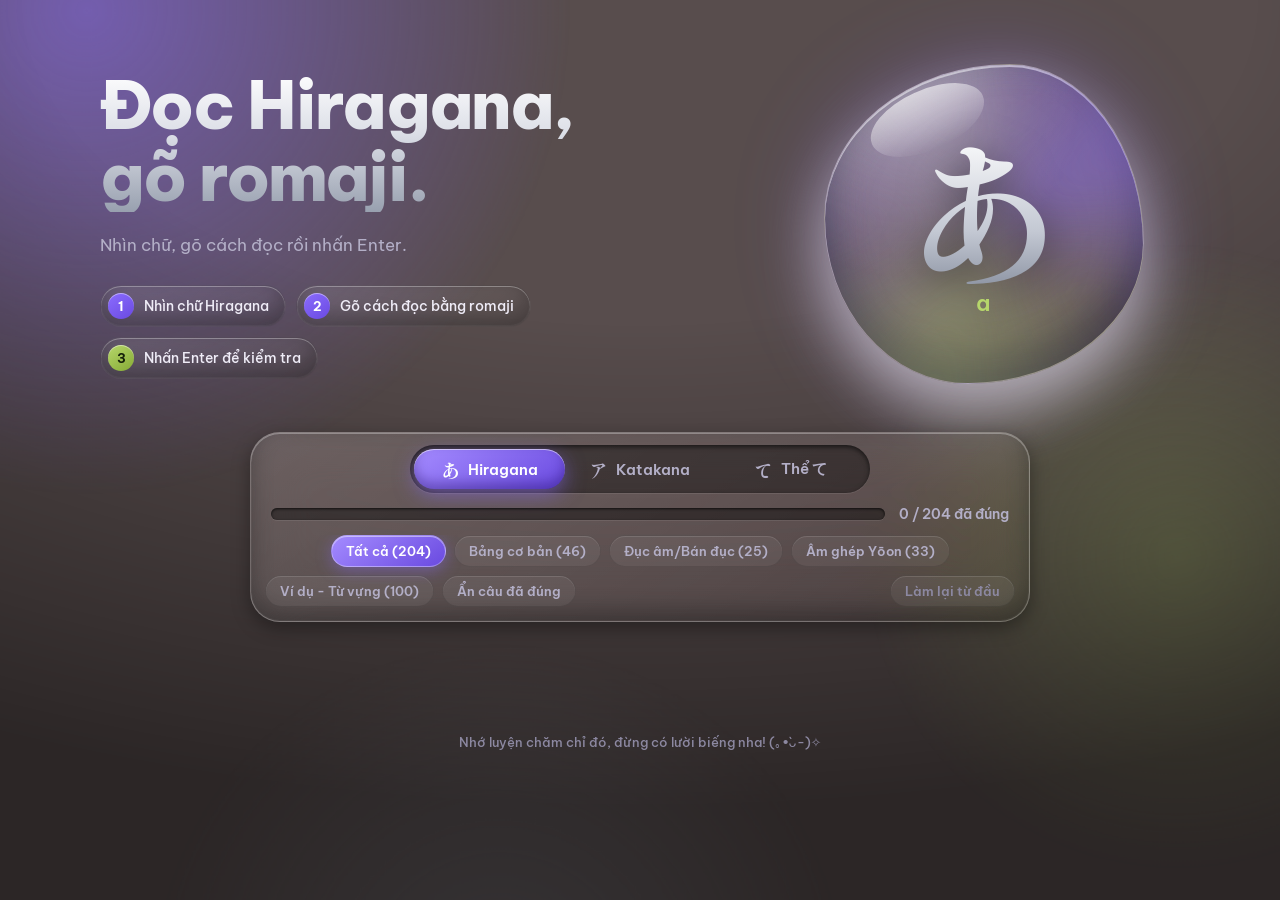
==== nihongo.html @ 16cdbbc0 "Add files via upload" ====
<!DOCTYPE html>
<html lang="vi">
<head>
<meta charset="UTF-8">
<meta name="viewport" content="width=device-width, initial-scale=1.0">
<meta name="theme-color" content="#0B0A10">
<title>Luyện tập Nihongo → Romaji</title>
<link rel="preconnect" href="https://fonts.googleapis.com">
<link rel="preconnect" href="https://fonts.gstatic.com" crossorigin>
<link href="https://fonts.googleapis.com/css2?family=Be+Vietnam+Pro:wght@400;500;600;700;800&family=Shippori+Mincho:wght@500;600;700&display=swap" rel="stylesheet">
<script src="nihongo.js"></script>

<style>
  :root{
    --void:#584d4d;
    --violet:#8B6CFF;
    --violet-2:#6A4AE0;
    --violet-soft:rgba(139,108,255,.22);
    --matcha:#B6D66B;
    --matcha-2:#86ab35;
    --matcha-soft:rgba(182,214,107,.16);
    --metal-1:#F1F2F6;
    --metal-2:#a5acb9;
    --metal-3:#7E8594;
    --text:#EFECF7;
    --text-2:#B3AFC7;
    --text-3:#8C88A1;
    --rose:#ff7b95dd;
    --rose-soft:rgba(255,123,149,.14);
    --line:rgba(0, 0, 0, 0.12);
    --line-strong:rgba(255,255,255,.22);

    --glass:linear-gradient(145deg, rgba(255,255,255,.11), rgba(255,255,255,.035));
    --glass-strong:linear-gradient(145deg, rgba(255,255,255,.18), rgba(255,255,255,.06));
    --spec:inset 0 1px 0 rgba(255,255,255,.28), inset 0 0 0 1px rgba(255,255,255,.04), inset 0 -10px 22px rgba(0,0,0,.28);
    --shadow-1:0 6px 18px rgba(0,0,0,.35);
    --shadow-2:0 18px 44px rgba(0,0,0,.5);

    --ease:cubic-bezier(.22,1,.36,1);
    --spring:cubic-bezier(.34,1.45,.5,1);
    --font-ui:'Be Vietnam Pro',system-ui,-apple-system,'Segoe UI',sans-serif;
    --font-kana:'Shippori Mincho','Hiragino Mincho ProN','Yu Mincho','Noto Serif JP',serif;
  }

  *{box-sizing:border-box;}
  html{scroll-behavior:smooth; background:var(--void); overflow-anchor:none;}
  body{
    margin:0;
    min-height:100vh;
    font-family:var(--font-ui);
    color:var(--text);
    padding-bottom:72px;
    overflow-anchor:none;
    -webkit-font-smoothing:antialiased;
  }
  :focus-visible{outline:2px solid var(--matcha); outline-offset:2px;}
  .hidden{display:none !important;}

  /* ========== Nền: chất lỏng tím / matcha / xám kim loại ========== */
  .bg{position:fixed; inset:0; z-index:-1; overflow:hidden; pointer-events:none;}
  .bg i{position:absolute; border-radius:50%; will-change:transform;}
  .bg .b1{
    width:72vmax; height:72vmax; left:-22vmax; top:-28vmax;
    background:radial-gradient(circle at 40% 40%, rgba(139,108,255,.55), rgba(139,108,255,0) 62%);
    animation:drift1 26s ease-in-out infinite alternate;
  }
  .bg .b2{
    width:56vmax; height:56vmax; right:-20vmax; top:22vh;
    background:radial-gradient(circle, rgba(182,214,107,.30), rgba(182,214,107,0) 62%);
    animation:drift2 32s ease-in-out infinite alternate;
  }
  .bg .b3{
    width:62vmax; height:62vmax; left:8vw; bottom:-38vmax;
    background:radial-gradient(circle, rgba(154,161,174,.30), rgba(154,161,174,0) 62%);
    animation:drift3 38s ease-in-out infinite alternate;
  }
  .bg::after{
    content:""; position:absolute; inset:0;
    background:radial-gradient(120% 90% at 50% 0%, transparent 40%, rgba(0,0,0,.5));
  }
  @keyframes drift1{from{transform:translate3d(0,0,0) scale(1);} to{transform:translate3d(9vmax,7vmax,0) scale(1.15);}}
  @keyframes drift2{from{transform:translate3d(0,0,0) scale(1.05);} to{transform:translate3d(-10vmax,-8vmax,0) scale(.9);}}
  @keyframes drift3{from{transform:translate3d(0,0,0) scale(.95);} to{transform:translate3d(12vmax,-6vmax,0) scale(1.12);}}

  /* ========== Hero: nói rõ web này để làm gì ========== */
  .hero{
    max-width:1120px;
    margin:0 auto;
    padding:64px 20px 48px;
    display:grid;
    grid-template-columns:minmax(0,1.25fr) minmax(0,.75fr);
    align-items:center;
    gap:36px;
  }
  .hero-copy > *{animation:rise .9s var(--ease) backwards;}
  .hero-copy > :nth-child(1){animation-delay:.05s;}
  .hero-copy > :nth-child(2){animation-delay:.16s;}
  .hero-copy > :nth-child(3){animation-delay:.27s;}
  .hero-copy.swap > *{animation:swapIn .45s var(--ease) backwards; animation-delay:0s;}
  @keyframes rise{from{opacity:0; transform:translateY(22px);} to{opacity:1; transform:none;}}
  @keyframes swapIn{from{opacity:0; transform:translateY(8px);} to{opacity:1; transform:none;}}

  .hero h1{
    margin:0;
    font-weight:800;
    font-size:clamp(2.3rem,5.6vw,4.2rem);
    line-height:1.06;
    letter-spacing:-.025em;
    white-space:pre-line;
    background:linear-gradient(180deg,#FFFFFF 0%,#DCDFE7 45%,#98A0AF 100%);
    -webkit-background-clip:text;
    background-clip:text;
    color:transparent;
  }
  .hero-sub{
    margin:20px 0 0;
    max-width:48ch;
    font-size:1.05rem;
    line-height:1.6;
    color:var(--text-2);
  }
  .hero-steps{
    list-style:none;
    margin:26px 0 0;
    padding:0;
    display:flex;
    flex-wrap:wrap;
    gap:10px;
  }
  .hero-steps li{
    display:flex;
    align-items:center;
    gap:10px;
    padding:7px 16px 7px 7px;
    border-radius:999px;
    background:var(--glass);
    border:1px solid var(--line);
    box-shadow:var(--spec);
    font-size:14px;
    font-weight:500;
  }
  .hero-steps b{
    width:26px; height:26px;
    border-radius:50%;
    display:grid; place-items:center;
    font-size:12.5px; font-weight:700;
    color:#fff;
    background:linear-gradient(145deg,var(--violet),var(--violet-2));
    box-shadow:inset 0 1px 0 rgba(255,255,255,.45);
  }
  .hero-steps li:last-child b{
    background:linear-gradient(145deg,var(--matcha),var(--matcha-2));
    color:#16210A;
  }

  .hero-orb{
    position:relative;
    justify-self:center;
    width:clamp(210px,27vw,320px);
    aspect-ratio:1;
    animation:floaty 7s ease-in-out infinite;
  }
  .orb-stage{position:absolute; inset:0; animation:orbEnter 1.2s var(--ease) backwards .1s;}
  @keyframes floaty{0%,100%{transform:translateY(0);} 50%{transform:translateY(-10px);}}
  @keyframes orbEnter{from{opacity:0; transform:scale(.7);} to{opacity:1; transform:none;}}

  .orb-glass{
    position:absolute; inset:0;
    border-radius:58% 42% 55% 45% / 48% 56% 44% 52%;
    background:
      radial-gradient(120% 120% at 25% 12%, rgba(255,255,255,.30), rgba(255,255,255,.04) 46%),
      linear-gradient(145deg, rgba(139,108,255,.38), rgba(182,214,107,.14));
    border:1px solid rgba(255,255,255,.32);
    -webkit-backdrop-filter:blur(18px) saturate(180%);
    backdrop-filter:blur(18px) saturate(180%);
    box-shadow:
      inset 0 2px 0 rgba(255,255,255,.55),
      inset 0 -22px 44px rgba(20,10,60,.55),
      inset 14px 0 32px rgba(182,214,107,.12),
      0 30px 60px rgba(249, 248, 248, 0.55),
      0 0 90px rgba(139,108,255,.32);
    animation:morph 14s ease-in-out infinite alternate;
    overflow:hidden;
  }
  .orb-glass::before{
    content:""; position:absolute;
    left:13%; top:8%; width:38%; height:19%;
    border-radius:50%;
    background:linear-gradient(rgba(255,255,255,.6), rgba(255,255,255,0));
    transform:rotate(-24deg);
    z-index:2;
  }
  .orb-swirl{position:absolute; inset:0; opacity:.6;}
  .orb-swirl::before{
    content:""; position:absolute; inset:-40%;
    background:conic-gradient(from 0deg, transparent, rgba(139,108,255,.75), transparent 34%, rgba(182,214,107,.6) 55%, transparent 74%, rgba(200,205,216,.5));
    filter:blur(30px);
    animation:spin 18s linear infinite;
  }
  @keyframes spin{to{transform:rotate(360deg);}}
  @keyframes morph{
    0%{border-radius:58% 42% 55% 45% / 48% 56% 44% 52%;}
    33%{border-radius:44% 56% 42% 58% / 56% 44% 58% 42%;}
    66%{border-radius:52% 48% 60% 40% / 42% 58% 46% 54%;}
    100%{border-radius:40% 60% 46% 54% / 54% 42% 60% 46%;}
  }
  .orb-content{
    position:absolute; inset:0;
    display:flex; flex-direction:column; align-items:center; justify-content:center;
    gap:2px;
    filter:drop-shadow(0 8px 20px rgba(0,0,0,.5));
    z-index:3;
  }
  .orb-kana{
    font-family:var(--font-kana);
    font-weight:700;
    font-size:clamp(96px,13vw,158px);
    line-height:1;
    background:linear-gradient(180deg,#FFFFFF 0%,#C3C8D3 65%,#8E95A4 100%);
    -webkit-background-clip:text;
    background-clip:text;
    color:transparent;
  }
  .orb-romaji{
    font-weight:600;
    font-size:clamp(16px,2vw,22px);
    letter-spacing:.1em;
    color:var(--matcha);
    min-height:1.4em;
  }
  .orb-kana.in{animation:orbIn .8s var(--ease) backwards;}
  .orb-romaji.in{animation:orbIn .8s .35s var(--ease) backwards;}
  @keyframes orbIn{
    from{opacity:0; transform:translateY(12px) scale(.92); filter:blur(8px);}
    to{opacity:1; transform:none; filter:blur(0);}
  }

  /* ========== Dock: thanh điều khiển kính lỏng ========== */
  .topbar{
    position:sticky;
    top:12px;
    z-index:10;
    width:min(780px, calc(100% - 24px));
    margin:0 auto;
    padding:12px 14px 14px;
    border-radius:30px;
    background:var(--glass-strong);
    -webkit-backdrop-filter:blur(28px) saturate(170%);
    backdrop-filter:blur(28px) saturate(170%);
    border:1px solid var(--line-strong);
    box-shadow:var(--spec), var(--shadow-1);
    transition:padding .35s var(--ease), box-shadow .3s var(--ease), border-radius .3s var(--ease);
  }
  .topbar.scrolled{box-shadow:var(--spec), var(--shadow-2);}
  .topbar.collapsed{padding:8px 10px; border-radius:26px;}

  .mode-row{
    position:relative;
    display:grid;
    grid-template-columns:repeat(3,1fr);
    max-width:460px;
    margin:0 auto;
    padding:4px;
    border-radius:999px;
    background:rgba(0,0,0,.38);
    box-shadow:inset 0 2px 5px rgba(0,0,0,.6), 0 1px 0 rgba(255,255,255,.08);
    --i:0;
  }
  .mode-thumb{
    position:absolute;
    top:4px; bottom:4px; left:4px;
    width:calc((100% - 8px) / 3);
    border-radius:999px;
    transform:translateX(calc(var(--i) * 100%));
    transition:transform .6s var(--spring), background .4s var(--ease), box-shadow .4s var(--ease);
    background:linear-gradient(145deg,#A48BFF,var(--violet-2));
    box-shadow:inset 0 1px 0 rgba(255,255,255,.55), inset 0 -6px 12px rgba(30,10,90,.35), 0 6px 20px rgba(139,108,255,.5);
  }
  .mode-row[data-mode="katakana"] .mode-thumb{
    background:linear-gradient(145deg,#F1F2F6,#98A0AF);
    box-shadow:inset 0 1px 0 rgba(255,255,255,.9), inset 0 -6px 12px rgba(60,66,80,.35), 0 6px 20px rgba(183,189,201,.35);
  }
  .mode-row[data-mode="teform"] .mode-thumb{
    background:linear-gradient(145deg,#CBE68A,var(--matcha-2));
    box-shadow:inset 0 1px 0 rgba(255,255,255,.65), inset 0 -6px 12px rgba(50,80,10,.35), 0 6px 20px rgba(182,214,107,.4);
  }
  .mode-btn{
    position:relative; z-index:1;
    display:flex; align-items:center; justify-content:center; gap:8px;
    padding:10px 8px;
    border:0; background:none;
    border-radius:999px;
    color:var(--text-2);
    font-family:var(--font-ui);
    font-weight:600;
    font-size:15px;
    white-space:nowrap;
    cursor:pointer;
    transition:color .3s var(--ease), padding .3s var(--ease), font-size .3s var(--ease);
  }
  .mode-btn .k{font-family:var(--font-kana); font-weight:700; font-size:19px; line-height:1;}
  .mode-btn:hover{color:var(--text);}
  .mode-btn.active{color:#fff;}
  .mode-row[data-mode="katakana"] .mode-btn.active,
  .mode-row[data-mode="teform"] .mode-btn.active{color:#15131C;}
  .topbar.collapsed .mode-btn{padding:6px 8px; font-size:13.5px;}
  .topbar.collapsed .mode-btn .k{font-size:16px;}

  .topbar .progress-wrap,
  .topbar .controls{
    overflow:hidden;
    transition:max-height .38s var(--ease), opacity .28s var(--ease), margin .32s var(--ease);
  }
  .progress-wrap{
    display:flex; align-items:center; gap:14px;
    max-height:44px;
    margin:12px 6px 0;
  }
  .progress-bar{
    flex:1;
    height:12px;
    border-radius:99px;
    background:rgba(0,0,0,.42);
    box-shadow:inset 0 1px 3px rgba(0,0,0,.75), 0 1px 0 rgba(255,255,255,.08);
    overflow:hidden;
    position:relative;
  }
  .progress-fill{
    --p:0;
    position:absolute; inset:0;
    background:linear-gradient(90deg,var(--violet),#9E8CF0 45%,var(--matcha));
    clip-path:inset(0 calc(100% - var(--p) * 1%) 0 0 round 99px);
    transition:clip-path .7s var(--ease);
  }
  .progress-fill::before{
    content:""; position:absolute; inset:0;
    background:linear-gradient(100deg, transparent 30%, rgba(255,255,255,.45) 50%, transparent 70%);
    background-size:220% 100%;
    animation:sheen 3s linear infinite;
  }
  .progress-fill::after{
    content:""; position:absolute; left:4px; right:4px; top:2px; height:34%;
    border-radius:99px;
    background:linear-gradient(rgba(255,255,255,.55), rgba(255,255,255,0));
  }
  @keyframes sheen{from{background-position:120% 0;} to{background-position:-120% 0;}}
  .progress-label{
    font-weight:600;
    font-size:13.5px;
    color:var(--text-2);
    white-space:nowrap;
    font-variant-numeric:tabular-nums;
  }

  .controls{
    display:flex; flex-wrap:wrap; justify-content:center; gap:8px;
    max-height:130px;
    margin:12px 0 0;
  }
  .topbar.collapsed .progress-wrap{max-height:0; opacity:0; margin:0 6px;}
  .topbar.collapsed .controls{max-height:0; opacity:0; margin:0; pointer-events:none;}

  .chip{
    border:1px solid var(--line);
    background:rgba(255,255,255,.06);
    color:var(--text-2);
    font-family:var(--font-ui);
    font-weight:600;
    font-size:13px;
    padding:7px 14px;
    border-radius:999px;
    cursor:pointer;
    box-shadow:inset 0 1px 0 rgba(255,255,255,.12);
    transition:background .25s var(--ease), color .25s var(--ease), transform .2s var(--ease), box-shadow .25s var(--ease);
  }
  .chip:hover{background:rgba(255,255,255,.13); color:var(--text);}
  .chip:active{transform:scale(.95);}
  .chip.active{
    color:#fff;
    background:linear-gradient(145deg,#A48BFF,var(--violet-2));
    border-color:rgba(255,255,255,.3);
    box-shadow:inset 0 1px 0 rgba(255,255,255,.45), 0 4px 16px rgba(139,108,255,.4);
  }
  .chip.ghost.active{
    color:#16210A;
    background:linear-gradient(145deg,#CBE68A,var(--matcha-2));
    box-shadow:inset 0 1px 0 rgba(255,255,255,.6), 0 4px 16px rgba(182,214,107,.35);
  }
  .chip.reset{margin-left:auto; color:var(--text-3);}

  .toolbar-toggle{
    display:none;
    margin:8px auto 0;
    align-items:center; gap:6px;
    border:1px solid var(--line);
    background:rgba(255,255,255,.06);
    color:var(--text-2);
    font-family:var(--font-ui);
    font-weight:600;
    font-size:12px;
    padding:5px 14px;
    border-radius:999px;
    cursor:pointer;
    transition:color .2s, background .2s;
  }
  .toolbar-toggle:hover{color:var(--text); background:rgba(255,255,255,.12);}
  .toolbar-toggle .chev{transition:transform .3s var(--ease);}
  .topbar.collapsed .toolbar-toggle{display:flex;}
  .topbar.force-expanded.collapsed .progress-wrap{max-height:44px; opacity:1; margin:12px 6px 0;}
  .topbar.force-expanded.collapsed .controls{max-height:220px; opacity:1; margin:12px 0 0; pointer-events:auto;}
  .topbar.force-expanded .toolbar-toggle .chev{transform:rotate(180deg);}

  .tf-bar{
    display:none;
    align-items:center; justify-content:center; gap:10px;
    margin-top:12px;
  }
  .topbar.collapsed .tf-bar{margin-top:8px;}
  .topbar.mode-teform .tf-bar{display:flex;}
  .topbar.mode-teform .controls,
  .topbar.mode-teform .toolbar-toggle{display:none !important;}

  .tf-stat{
    display:inline-flex; align-items:baseline; gap:8px;
    padding:6px 14px;
    border-radius:999px;
    border:1px solid var(--line);
    background:rgba(255,255,255,.06);
    font-weight:600;
    font-size:13.5px;
    white-space:nowrap;
    box-shadow:inset 0 1px 0 rgba(255,255,255,.12);
  }
  .tf-stat b{font-size:17px; line-height:1; font-variant-numeric:tabular-nums;}
  .tf-stat.ok{border-color:rgba(182,214,107,.5); color:var(--matcha); background:var(--matcha-soft);}
  .tf-stat.no{border-color:rgba(255,123,149,.5); color:var(--rose); background:var(--rose-soft);}

  .tf-submit{
    border:1px solid rgba(255,255,255,.35);
    background:linear-gradient(145deg,#CBE68A,var(--matcha-2));
    color:#16210A;
    font-family:var(--font-ui);
    font-weight:700;
    font-size:14px;
    padding:8px 22px;
    border-radius:999px;
    cursor:pointer;
    white-space:nowrap;
    box-shadow:inset 0 1px 0 rgba(255,255,255,.6), 0 6px 20px rgba(182,214,107,.35);
    transition:transform .2s var(--ease), box-shadow .2s var(--ease), opacity .2s;
  }
  .tf-submit:hover:not(:disabled){transform:translateY(-2px); box-shadow:inset 0 1px 0 rgba(255,255,255,.6), 0 10px 26px rgba(182,214,107,.45);}
  .tf-submit:active:not(:disabled){transform:scale(.95);}
  .tf-submit:disabled{opacity:.4; cursor:default;}

  /* ========== Nội dung luyện tập ========== */
  main{
    max-width:1120px;
    margin:0 auto;
    padding:48px 20px 0;
    transition:opacity .28s var(--ease), transform .28s var(--ease);
  }
  main.fade-out{opacity:0; transform:translateY(6px);}

  .section{margin-top:60px;}
  main > .section:first-child{margin-top:0;}
  .section-title{
    display:flex; align-items:center; gap:14px;
    margin-bottom:22px;
    padding-bottom:14px;
    border-bottom:1px solid var(--line);
  }
  .section-title h2{
    margin:0;
    font-weight:700;
    font-size:1.3rem;
    line-height:1.2;
    letter-spacing:-.01em;
    color:var(--metal-1);
  }
  .section-count{
    font-size:13px;
    font-weight:600;
    color:var(--text-3);
    font-variant-numeric:tabular-nums;
  }
  .shuffle-btn{
    margin-left:auto;
    display:flex; align-items:center; gap:7px;
    border:1px solid var(--line);
    background:rgba(255,255,255,.06);
    color:var(--text-2);
    font-family:var(--font-ui);
    font-weight:600;
    font-size:12.5px;
    padding:7px 14px;
    border-radius:999px;
    cursor:pointer;
    box-shadow:inset 0 1px 0 rgba(255,255,255,.12);
    transition:background .25s var(--ease), color .25s var(--ease), transform .2s var(--ease);
  }
  .shuffle-btn svg{transition:transform .5s var(--ease);}
  .shuffle-btn:hover{background:rgba(255,255,255,.13); color:var(--text);}
  .shuffle-btn:hover svg{transform:rotate(180deg);}
  .shuffle-btn:active{transform:scale(.94);}

  .grid{
    display:grid;
    grid-template-columns:repeat(auto-fill,minmax(136px,1fr));
    gap:14px;
    transition:opacity .14s ease, transform .14s ease;
  }
  .section[data-group="vidu"] .grid{
    grid-template-columns:repeat(auto-fill,minmax(172px,1fr));
  }

  /* thẻ kính: chữ Nhật là nhân vật chính */
  .card,
  .tf-row{
    --pop-scale:1.06;
    --shake-rot:1.5deg;
    position:relative;
    background:var(--glass);
    border:1px solid var(--line);
    box-shadow:var(--spec), var(--shadow-1);
    transition:transform .3s var(--ease), border-color .25s, background .3s, opacity .3s, box-shadow .3s;
  }
  .card::before,
  .tf-row::before,
  .tf-result::before{
    content:""; position:absolute; inset:0;
    border-radius:inherit;
    background:radial-gradient(200px circle at var(--mx,50%) var(--my,0%), rgba(255,255,255,.17), transparent 65%);
    opacity:0;
    transition:opacity .3s var(--ease);
    pointer-events:none;
  }
  .card:hover::before,
  .tf-row:hover::before,
  .tf-result:hover::before{opacity:1;}

  .card{
    display:flex; flex-direction:column; align-items:center;
    padding:20px 12px 14px;
    text-align:center;
    border-radius:24px;
  }
  .card:hover,
  .tf-row:hover{
    transform:translateY(-3px);
    border-color:var(--line-strong);
  }
  .card .kana{
    font-family:var(--font-kana);
    font-weight:600;
    font-size:48px;
    line-height:1.05;
    margin-bottom:16px;
    color:var(--metal-1);
    text-shadow:0 2px 14px rgba(139,108,255,.25);
    transition:color .3s var(--ease), text-shadow .3s var(--ease);
  }
  .card:hover .kana{text-shadow:0 2px 22px rgba(139,108,255,.7);}
  .card.word-card .kana{
    font-size:27px;
    line-height:1.2;
    margin-bottom:6px;
    text-wrap:balance;
  }
  .card .meaning{
    font-size:12.5px;
    font-weight:500;
    color:var(--text-2);
    margin-bottom:12px;
    line-height:1.3;
  }
  .card input,
  .tf-row input{
    width:100%;
    border:1px solid var(--line);
    border-radius:12px;
    background:rgba(0,0,0,.36);
    color:var(--text);
    font-family:var(--font-ui);
    font-weight:600;
    outline:none;
    box-shadow:inset 0 2px 6px rgba(0,0,0,.5);
    transition:border-color .25s var(--ease), box-shadow .25s var(--ease);
  }
  .card input{
    margin-top:auto;
    text-align:center;
    padding:9px 6px;
    font-size:15px;
  }
  .card input::placeholder,
  .tf-row input::placeholder{color:var(--text-3); font-weight:500;}
  .card input:focus,
  .tf-row input:focus{
    border-color:var(--violet);
    box-shadow:inset 0 2px 6px rgba(0,0,0,.5), 0 0 0 3px rgba(139,108,255,.38);
  }
  .card input.typing,
  .tf-row input.typing{animation:typingPulse .35s var(--ease);}
  @keyframes typingPulse{
    from{box-shadow:inset 0 2px 6px rgba(0,0,0,.5), 0 0 0 0 rgba(139,108,255,.7);}
    to{box-shadow:inset 0 2px 6px rgba(0,0,0,.5), 0 0 0 8px rgba(139,108,255,0);}
  }
  .card input:disabled,
  .tf-row input:disabled{cursor:default;}
  .card .fb{
    min-height:18px;
    font-size:12.5px;
    font-weight:600;
    margin-top:6px;
  }
  .card .fb.ok{color:var(--matcha);}
  .card .fb.no{color:var(--rose);}

  .card.correct,
  .tf-row.correct{
    opacity:.6;
    border-color:rgba(182,214,107,.55);
    background:linear-gradient(145deg, rgba(182,214,107,.2), rgba(182,214,107,.05));
    transform:none;
    animation:popCorrect .5s var(--ease);
  }
  .card.correct:hover,
  .tf-row.correct:hover{opacity:.95; transform:translateY(-2px);}
  .card.correct .kana{color:var(--matcha); text-shadow:0 2px 18px rgba(182,214,107,.45);}
  .card.correct input,
  .tf-row.correct input{
    border-color:rgba(182,214,107,.6);
    color:var(--matcha);
  }
  .card.wrong,
  .tf-row.wrong{
    border-color:var(--rose);
    animation:shake .4s var(--ease);
  }
  .card.wrong input,
  .tf-row.wrong input{border-color:var(--rose);}

  @keyframes popCorrect{
    0%{transform:scale(1);}
    35%{transform:scale(var(--pop-scale,1.06));}
    100%{transform:scale(1);}
  }
  @keyframes shake{
    0%,100%{transform:translateX(0);}
    15%{transform:translateX(-7px) rotate(calc(var(--shake-rot,1.5deg) * -1));}
    30%{transform:translateX(6px) rotate(var(--shake-rot,1.5deg));}
    45%{transform:translateX(-5px);}
    60%{transform:translateX(4px);}
    75%{transform:translateX(-2px);}
  }

  .card .retry-btn{
    display:none;
    position:absolute; top:8px; right:8px;
    width:24px; height:24px;
    border-radius:50%;
    border:1px solid rgba(255,255,255,.35);
    background:linear-gradient(145deg,#CBE68A,var(--matcha-2));
    color:#16210A;
    font-size:14px; line-height:1;
    cursor:pointer;
    align-items:center; justify-content:center;
    z-index:2;
    transition:transform .2s var(--ease), background .2s;
  }
  .card.correct .retry-btn{display:flex; animation:rise .3s var(--ease);}
  .card .retry-btn:hover{transform:scale(1.15) rotate(-25deg);}
  .card .retry-btn:active{transform:scale(.9) rotate(-90deg);}

  /* ========== Thể て ========== */
  .tf-hint{
    margin:0 0 22px;
    max-width:62ch;
    color:var(--text-2);
    font-weight:500;
    font-size:15px;
    line-height:1.6;
  }
  .tf-result{
    position:relative;
    margin-bottom:24px;
    padding:22px 24px 20px;
    border-radius:28px;
    background:var(--glass-strong);
    -webkit-backdrop-filter:blur(20px) saturate(160%);
    backdrop-filter:blur(20px) saturate(160%);
    border:1px solid var(--line-strong);
    box-shadow:var(--spec), var(--shadow-2);
    scroll-margin-top:170px;
    animation:rise .5s var(--ease) backwards;
  }
  .tf-result-head{display:flex; align-items:center; gap:16px; flex-wrap:wrap;}
  .tf-result-label{font-weight:600; font-size:13px; color:var(--text-3);}
  .tf-final{
    font-weight:800;
    font-size:clamp(2rem,5vw,2.8rem);
    line-height:1.1;
    letter-spacing:-.02em;
    font-variant-numeric:tabular-nums;
    background:linear-gradient(90deg,var(--matcha),#E4F2B8 60%,var(--metal-1));
    -webkit-background-clip:text;
    background-clip:text;
    color:transparent;
  }
  .tf-breakdown{margin-top:4px; font-weight:600; font-size:13.5px; color:var(--text-2);}
  .tf-result-head .chip{margin-left:auto;}

  .tf-review-block{margin-top:20px;}
  .tf-review-block h3{margin:0 0 10px; font-size:15px; font-weight:700; color:var(--metal-1);}
  .tf-review-block ul{
    list-style:none; margin:0; padding:0;
    display:grid;
    grid-template-columns:repeat(auto-fill,minmax(236px,1fr));
    gap:8px;
  }
  .tf-review-block li{
    padding:10px 14px;
    background:rgba(0,0,0,.3);
    border:1px solid var(--line);
    border-radius:14px;
  }
  .tf-rv-q{font-family:var(--font-kana); font-weight:600; font-size:18px; color:var(--metal-1);}
  .tf-rv-a{font-family:var(--font-kana); font-weight:600; font-size:16px; color:var(--matcha); margin-top:2px;}
  .tf-rv-q small,
  .tf-rv-a small{margin-left:8px; font-family:var(--font-ui); font-weight:600; font-size:12.5px;}
  .tf-rv-q small{color:var(--text-2);}
  .tf-rv-a small{color:var(--text-3);}
  .tf-perfect{margin:18px 0 0; font-weight:700; color:var(--matcha);}

  .tf-list{display:flex; flex-direction:column; gap:10px;}
  .tf-row{
    --pop-scale:1.012;
    --shake-rot:.3deg;
    display:grid;
    grid-template-columns:40px minmax(0,1.3fr) minmax(0,1fr) minmax(0,1.2fr);
    align-items:center;
    gap:16px;
    padding:12px 18px;
    border-radius:22px;
    scroll-margin-top:170px;
  }
  .tf-no{font-weight:600; font-size:14px; text-align:right; color:var(--text-3); font-variant-numeric:tabular-nums;}
  .tf-prompt{display:flex; align-items:baseline; flex-wrap:wrap; gap:2px 12px; min-width:0;}
  .tf-kana{
    font-family:var(--font-kana);
    font-weight:600;
    font-size:30px;
    line-height:1.25;
    color:var(--metal-1);
    transition:color .3s var(--ease);
  }
  .tf-row.correct .tf-kana{color:var(--matcha);}
  .tf-meta{font-size:13px; font-weight:500; color:var(--text-2);}
  .tf-row input{padding:9px 14px; font-size:16px;}
  .tf-fb{font-size:13px; font-weight:600; overflow-wrap:anywhere;}
  .tf-fb:empty{display:none;}
  .tf-row.correct .tf-fb{color:var(--matcha);}
  .tf-row.wrong{background:linear-gradient(145deg, rgba(255,123,149,.2), rgba(255,123,149,.05));}
  .tf-row.wrong input{color:var(--rose);}
  .tf-row.wrong .tf-fb{color:var(--rose);}
  .tf-row.missed{
    border-color:var(--violet);
    background:linear-gradient(145deg, rgba(139,108,255,.24), rgba(139,108,255,.06));
  }
  .tf-row.missed .tf-fb{color:#C9BBFF;}

  footer{
    text-align:center;
    margin-top:64px;
    padding:0 20px;
    color:var(--text-3);
    font-size:13px;
    font-weight:500;
  }

  /* ========== Responsive ========== */
  @media (max-width:820px){
    .hero{grid-template-columns:1fr; padding:36px 20px 32px; gap:22px;}
    .hero-orb{order:-1; justify-self:start; width:150px;}
    .orb-kana{font-size:72px;}
    .orb-romaji{font-size:14px;}
  }
  @media (max-width:640px){
    .tf-row{
      grid-template-columns:30px minmax(0,1fr);
      grid-template-areas:"no prompt" "input input" "fb fb";
      gap:8px 10px;
      padding:14px;
    }
    .tf-no{grid-area:no;}
    .tf-prompt{grid-area:prompt;}
    .tf-row input{grid-area:input;}
    .tf-fb{grid-area:fb;}
    .tf-result-head .chip{margin-left:0;}
    .progress-label{font-size:12.5px;}
  }
  @media (max-width:480px){
    .grid{grid-template-columns:repeat(auto-fill,minmax(100px,1fr)); gap:10px;}
    .section[data-group="vidu"] .grid{grid-template-columns:repeat(auto-fill,minmax(140px,1fr));}
    .card{padding:16px 8px 12px;}
    .card .kana{font-size:38px;}
    .card.word-card .kana{font-size:23px;}
    .mode-btn{padding:9px 4px; font-size:14px; gap:6px;}
    .mode-btn .k{font-size:17px;}
    .topbar{padding:10px 10px 12px;}
    .tf-bar{gap:6px;}
    .tf-stat{padding:5px 10px; font-size:12.5px;}
    .tf-submit{padding:7px 16px;}
    .section-title{flex-wrap:wrap; gap:8px 12px;}
  }
  @media (prefers-reduced-motion:reduce){
    *,*::before,*::after{animation:none !important; transition-duration:.01ms !important;}
    html{scroll-behavior:auto;}
  }
</style>
</head>

<body>

<div class="bg" aria-hidden="true"><i class="b1"></i><i class="b2"></i><i class="b3"></i></div>

<header class="hero">
  <div class="hero-copy" id="heroCopy">
    <h1 id="heroTitle">Đọc Hiragana,
gõ romaji.</h1>
    <p class="hero-sub" id="heroSub">Nhìn chữ, gõ cách đọc rồi nhấn Enter.</p>
    <ol class="hero-steps">
      <li><b>1</b><span id="heroS1">Nhìn chữ Hiragana</span></li>
      <li><b>2</b><span id="heroS2">Gõ cách đọc bằng romaji</span></li>
      <li><b>3</b><span id="heroS3">Nhấn Enter để kiểm tra</span></li>
    </ol>
  </div>

  <div class="hero-orb" aria-hidden="true">
    <div class="orb-stage">
      <div class="orb-glass"><div class="orb-swirl"></div></div>
      <div class="orb-content">
        <span class="orb-kana" id="orbKana" lang="ja">あ</span>
        <span class="orb-romaji" id="orbRomaji">a</span>
      </div>
    </div>
  </div>
</header>

<div id="dockSentinel"></div>

<div class="topbar" id="topbar">
  <div class="mode-row" id="modeRow" data-mode="hiragana">
    <span class="mode-thumb" aria-hidden="true"></span>
    <button class="mode-btn active" data-mode="hiragana" aria-pressed="true"><span class="k" lang="ja">あ</span><span>Hiragana</span></button>
    <button class="mode-btn" data-mode="katakana" aria-pressed="false"><span class="k" lang="ja">ア</span><span>Katakana</span></button>
    <button class="mode-btn" data-mode="teform" aria-pressed="false"><span class="k" lang="ja">て</span><span>Thể て</span></button>
  </div>

  <div class="progress-wrap">
    <div class="progress-bar"><div class="progress-fill" id="progressFill"></div></div>
    <div class="progress-label" id="progressLabel">0 / 204 đã đúng</div>
  </div>

  <div class="controls" id="filterControls">
    <button class="chip active" data-filter="all">Tất cả (204)</button>
    <button class="chip" data-filter="gojuon">Bảng cơ bản (46)</button>
    <button class="chip" data-filter="dakuten">Đục âm/Bán đục (25)</button>
    <button class="chip" data-filter="yoon">Âm ghép Yōon (33)</button>
    <button class="chip" data-filter="vidu">Ví dụ - Từ vựng (100)</button>
    <button class="chip ghost" id="toggleHide">Ẩn câu đã đúng</button>
    <button class="chip reset" id="resetBtn">Làm lại từ đầu</button>
  </div>

  <div class="tf-bar" id="tfBar">
    <span class="tf-stat ok">Đúng <b id="tfCorrect">0</b></span>
    <span class="tf-stat no">Sai <b id="tfWrong">0</b></span>
    <button class="tf-submit" id="tfSubmit" type="button">Nộp bài</button>
  </div>

  <button class="toolbar-toggle" id="toolbarToggle"><span>Hiện thanh lọc</span><span class="chev">▾</span></button>
</div>

<main id="main-hiragana"></main>
<main id="main-katakana" class="hidden"></main>

<main id="main-teform" class="hidden">
  <section class="section">
    <div class="section-title">
      <h2>Động từ thể ます</h2>
      <span class="section-count"><span id="tfTotal">0</span> câu</span>
    </div>

    <p class="tf-hint" id="tfHint">Nhìn động từ thể ます, gõ romaji của thể て.</p>

    <div class="tf-result hidden" id="tfResult">
      <div class="tf-result-head">
        <div>
          <div class="tf-result-label">Kết quả</div>
          <div class="tf-final" id="tfFinal"></div>
          <div class="tf-breakdown" id="tfBreakdown"></div>
        </div>
        <button class="chip" id="tfRetry" type="button">Làm lại từ đầu</button>
      </div>
      <div id="tfReview"></div>
    </div>

    <div class="tf-list" id="tfList"></div>
  </section>
</main>

<footer>Nhớ luyện chăm chỉ đó, đừng có lười biếng nha! (｡•̀ᴗ-)✧</footer>


<script>
const GROUP_TITLES = {
  gojuon: "Bảng cơ bản (Gojūon)",
  dakuten: "Đục âm & Bán đục âm (Dakuten / Handakuten)",
  yoon: "Âm ghép (Yōon)",
  vidu: "Ví dụ - Từ vựng ứng dụng"
};

const MODES = {
  hiragana: { items: HIRAGANA, mainId: "main-hiragana" },
  katakana: { items: KATAKANA, mainId: "main-katakana" },
  teform:   { items: null,       mainId: "main-teform" }
};

const countKana = (o) => Object.values(o).reduce((s,g)=>s+g.length,0);
const TOTAL = countKana(HIRAGANA);
const correctCount = { hiragana: 0, katakana: 0, teform: 0 };
const PROGRESS_SUFFIX = { hiragana: "đã đúng", katakana: "đã đúng", teform: "đã làm" };
let hideCorrect = false;
let currentFilter = "all";
let currentMode = "hiragana";

const progressFill = document.getElementById("progressFill");
const progressLabel = document.getElementById("progressLabel");

function normalize(str){
  return str.trim().toLowerCase();
}

function buildSection(mode, key, items){
  const section = document.createElement("section");
  section.className = "section";
  section.dataset.group = key;

  const titleWrap = document.createElement("div");
  titleWrap.className = "section-title";
  titleWrap.innerHTML = `<h2>${GROUP_TITLES[key]}</h2><span class="section-count">${items.length} câu</span>`;

  const shuffleBtn = document.createElement("button");
  shuffleBtn.className = "shuffle-btn";
  shuffleBtn.type = "button";
  shuffleBtn.innerHTML = '<svg width="15" height="15" viewBox="0 0 24 24" fill="none" stroke="currentColor" stroke-width="2.2" stroke-linecap="round" stroke-linejoin="round" aria-hidden="true"><path d="M16 3h5v5"/><path d="M4 20 21 3"/><path d="M21 16v5h-5"/><path d="m15 15 6 6"/><path d="M4 4l5 5"/></svg><span>Xáo trộn</span>';
  titleWrap.appendChild(shuffleBtn);

  section.appendChild(titleWrap);

  const grid = document.createElement("div");
  grid.className = "grid";

  shuffleBtn.addEventListener("click", ()=>{
    const cards = Array.from(grid.children);
    for(let i = cards.length - 1; i > 0; i--){
      const j = Math.floor(Math.random() * (i + 1));
      [cards[i], cards[j]] = [cards[j], cards[i]];
    }
    grid.style.opacity = ".4";
    grid.style.transform = "scale(.99)";
    setTimeout(()=>{
      cards.forEach(c => grid.appendChild(c));
      grid.style.opacity = "1";
      grid.style.transform = "scale(1)";
    }, 140);
  });

  items.forEach((item) => {
    const [kana, answer, meaning] = item;
    const answers = Array.isArray(answer) ? answer : [answer];

    const card = document.createElement("div");
    card.className = "card";
    card.dataset.group = key;
    if(meaning) card.classList.add("word-card");

    const kanaEl = document.createElement("div");
    kanaEl.className = "kana";
    kanaEl.lang = "ja";
    kanaEl.textContent = kana;

    let meaningEl = null;
    if(meaning){
      meaningEl = document.createElement("div");
      meaningEl.className = "meaning";
      meaningEl.textContent = meaning;
    }

    const input = document.createElement("input");
    input.type = "text";
    input.autocomplete = "off";
    input.autocapitalize = "off";
    input.spellcheck = false;
    input.placeholder = "romaji...";
    input.setAttribute("aria-label", `Romaji của ${kana}`);

    const fb = document.createElement("div");
    fb.className = "fb";

    const retryBtn = document.createElement("button");
    retryBtn.className = "retry-btn";
    retryBtn.type = "button";
    retryBtn.innerHTML = "↺";
    retryBtn.title = "Làm lại chữ này";
    retryBtn.addEventListener("click", (e)=>{
      e.stopPropagation();
      card.classList.remove("correct","wrong");
      input.value = "";
      input.disabled = false;
      fb.textContent = "";
      fb.className = "fb";
      correctCount[mode]--;
      updateProgress();
      if(hideCorrect) applyFilters();
      input.focus();
    });

    function check(){
      if(card.classList.contains("correct")) return;
      const val = normalize(input.value);
      if(!val) return;
      if(answers.map(normalize).includes(val)){
        card.classList.remove("wrong");
        card.classList.add("correct");
        fb.textContent = "Đúng rồi đó! ✓";
        fb.className = "fb ok";
        input.disabled = true;
        correctCount[mode]++;
        updateProgress();
        if(hideCorrect) applyFilters();
      } else {
        card.classList.remove("correct");
        card.classList.add("wrong");
        fb.textContent = "Sai rồi, sửa lại đi!";
        fb.className = "fb no";
        setTimeout(()=>card.classList.remove("wrong"), 320);
      }
    }

    input.addEventListener("keydown", (e)=>{
      if(e.key === "Enter") check();
    });
    input.addEventListener("blur", check);
    input.addEventListener("input", ()=>{
      input.classList.remove("typing");
      void input.offsetWidth;
      input.classList.add("typing");
    });

    card.appendChild(kanaEl);
    if(meaningEl) card.appendChild(meaningEl);
    card.appendChild(input);
    card.appendChild(fb);
    card.appendChild(retryBtn);
    grid.appendChild(card);
  });

  section.appendChild(grid);
  document.getElementById(MODES[mode].mainId).appendChild(section);
}

function updateProgress(){
  const total = currentMode === "teform" ? て.length : TOTAL;
  const done = correctCount[currentMode];
  const pct = Math.round((done/total)*100);
  progressFill.style.setProperty("--p", pct);
  progressLabel.textContent = `${done} / ${total} ${PROGRESS_SUFFIX[currentMode]}`;
}

function applyFilters(){
  if(currentMode === "teform") return; // bộ lọc chỉ dành cho Hiragana / Katakana
  const activeMain = document.getElementById(MODES[currentMode].mainId);
  activeMain.querySelectorAll(".section").forEach(section=>{
    const match = currentFilter === "all" || section.dataset.group === currentFilter;
    section.classList.toggle("hidden", !match);
  });
  if(hideCorrect){
    activeMain.querySelectorAll(".card.correct").forEach(c=>c.classList.add("hidden"));
  } else {
    activeMain.querySelectorAll(".card.correct").forEach(c=>c.classList.remove("hidden"));
  }
}

Object.entries(MODES).forEach(([mode, cfg])=>{
  if(!cfg.items) return; // teform không dùng buildSection
  Object.entries(cfg.items).forEach(([key, items]) => buildSection(mode, key, items));
});
updateProgress();

/* ---------- Hero: nội dung đổi theo chế độ ---------- */
const HERO = {
  hiragana: {
    title: "Đọc Hiragana,\ngõ romaji.",
    sub: `Nhìn chữ, gõ cách đọc rồi nhấn Enter. Có ${countKana(HIRAGANA)} thẻ, từ bảng cơ bản đến từ vựng.`,
    steps: ["Nhìn chữ Hiragana", "Gõ cách đọc bằng romaji", "Nhấn Enter để kiểm tra"]
  },
  katakana: {
    title: "Đọc Katakana,\ngõ romaji.",
    sub: `Katakana dùng cho từ mượn và tên nước ngoài. Có ${countKana(KATAKANA)} thẻ; âm kéo dài ー gõ bằng dấu - hoặc nguyên âm đôi.`,
    steps: ["Nhìn chữ Katakana", "Gõ cách đọc bằng romaji", "Nhấn Enter để kiểm tra"]
  },
  teform: {
    title: "Chia động từ\nsang thể て.",
    sub: `Nhìn động từ thể ます rồi gõ romaji của thể て. Có ${て.length} câu, nộp bài để xem điểm và các câu cần ôn.`,
    steps: ["Nhìn động từ thể ます", "Gõ romaji của thể て", "Nhấn Enter để chuyển câu"]
  }
};

const heroCopy = document.getElementById("heroCopy");
const heroTitle = document.getElementById("heroTitle");
const heroSub = document.getElementById("heroSub");
const heroSteps = [1,2,3].map(n => document.getElementById("heroS" + n));
const orbKana = document.getElementById("orbKana");
const orbRomaji = document.getElementById("orbRomaji");
let orbIdx = -1;
let orbShown = null;

function orbPool(mode){
  if(mode === "teform") return [["て", "te"]];
  const src = mode === "katakana" ? KATAKANA : HIRAGANA;
  return src.gojuon.map(([k, a]) => [k, Array.isArray(a) ? a[0] : a]);
}
function swapOrb(k, r){
  orbKana.classList.remove("in");
  orbRomaji.classList.remove("in");
  void orbKana.offsetWidth;
  orbKana.textContent = k;
  orbRomaji.textContent = r;
  orbShown = k;
  orbKana.classList.add("in");
  orbRomaji.classList.add("in");
}
function orbNext(){
  const pool = orbPool(currentMode);
  if(pool.length === 1){
    if(orbShown !== pool[0][0]) swapOrb(pool[0][0], pool[0][1]);
    return;
  }
  let n;
  do { n = Math.floor(Math.random() * pool.length); } while(n === orbIdx);
  orbIdx = n;
  swapOrb(pool[n][0], pool[n][1]);
}
function setHero(mode, animate){
  const h = HERO[mode];
  heroTitle.textContent = h.title;
  heroSub.textContent = h.sub;
  heroSteps.forEach((el, i) => { el.textContent = h.steps[i]; });
  if(animate){
    heroCopy.classList.remove("swap");
    void heroCopy.offsetWidth;
    heroCopy.classList.add("swap");
  }
  orbIdx = -1;
  orbShown = null;
  orbNext();
}
const reduceMotion = window.matchMedia && window.matchMedia("(prefers-reduced-motion: reduce)").matches;
if(!reduceMotion) setInterval(orbNext, 2800);

/* ---------- Chuyển chế độ ---------- */
const modeRow = document.getElementById("modeRow");
const MODE_INDEX = { hiragana: 0, katakana: 1, teform: 2 };
const topbarEl = document.getElementById("topbar");
const toolbarToggle = document.getElementById("toolbarToggle");

document.querySelectorAll("#modeRow .mode-btn").forEach(btn=>{
  btn.addEventListener("click", ()=>{
    if(btn.dataset.mode === currentMode) return;
    document.querySelectorAll("#modeRow .mode-btn").forEach(b=>{
      b.classList.remove("active");
      b.setAttribute("aria-pressed", "false");
    });
    btn.classList.add("active");
    btn.setAttribute("aria-pressed", "true");
    modeRow.dataset.mode = btn.dataset.mode;
    modeRow.style.setProperty("--i", MODE_INDEX[btn.dataset.mode]);

    const oldMain = document.getElementById(MODES[currentMode].mainId);
    oldMain.classList.add("fade-out");

    setTimeout(()=>{
      oldMain.classList.add("hidden");
      oldMain.classList.remove("fade-out");

      currentMode = btn.dataset.mode;
      topbarEl.classList.toggle("mode-teform", currentMode === "teform");
      const newMain = document.getElementById(MODES[currentMode].mainId);
      newMain.classList.remove("hidden");
      newMain.classList.add("fade-out");
      void newMain.offsetWidth;
      newMain.classList.remove("fade-out");

      setHero(currentMode, true);
      updateProgress();
      applyFilters();
    }, 220);
  });
});
setHero(currentMode, false);

/* ---------- Dock thu gọn khi cuộn ---------- */
const dockSentinel = document.getElementById("dockSentinel");

function updateTopbarState(){
  const stick = dockSentinel.getBoundingClientRect().top + window.scrollY - 12;
  const y = window.scrollY;
  const wasCollapsed = topbarEl.classList.contains("collapsed");
  // độ trễ (hysteresis) để thanh không nhấp nháy khi co/giãn
  const collapsed = wasCollapsed ? y > stick + 30 : y > stick + 110;
  topbarEl.classList.toggle("collapsed", collapsed);
  topbarEl.classList.toggle("scrolled", y >= stick);
  if(!collapsed){
    topbarEl.classList.remove("force-expanded");
    toolbarToggle.querySelector("span").textContent = "Hiện thanh lọc";
  }
}
window.addEventListener("scroll", updateTopbarState, { passive: true });
window.addEventListener("resize", updateTopbarState);
updateTopbarState();

toolbarToggle.addEventListener("click", ()=>{
  const isForced = topbarEl.classList.toggle("force-expanded");
  toolbarToggle.querySelector("span").textContent = isForced ? "Ẩn thanh lọc" : "Hiện thanh lọc";
});

document.querySelectorAll("#filterControls .chip[data-filter]").forEach(btn=>{
  btn.addEventListener("click", ()=>{
    document.querySelectorAll("#filterControls .chip[data-filter]").forEach(b=>b.classList.remove("active"));
    btn.classList.add("active");
    currentFilter = btn.dataset.filter;
    applyFilters();
  });
});

document.getElementById("toggleHide").addEventListener("click", (e)=>{
  hideCorrect = !hideCorrect;
  e.target.classList.toggle("active", hideCorrect);
  e.target.textContent = hideCorrect ? "Hiện câu đã đúng" : "Ẩn câu đã đúng";
  applyFilters();
});

document.getElementById("resetBtn").addEventListener("click", ()=>{
  const activeMain = document.getElementById(MODES[currentMode].mainId);
  activeMain.querySelectorAll(".card").forEach(card=>{
    card.classList.remove("correct","wrong","hidden");
    const input = card.querySelector("input");
    input.value = "";
    input.disabled = false;
    const fb = card.querySelector(".fb");
    fb.textContent = "";
    fb.className = "fb";
  });
  correctCount[currentMode] = 0;
  updateProgress();
});

/* ---------- Vệt sáng kính đi theo con trỏ ---------- */
document.addEventListener("pointermove", (e)=>{
  const t = e.target.closest && e.target.closest(".card, .tf-row, .tf-result");
  if(!t) return;
  const r = t.getBoundingClientRect();
  t.style.setProperty("--mx", (e.clientX - r.left) + "px");
  t.style.setProperty("--my", (e.clientY - r.top) + "px");
}, { passive: true });
</script>

<script>
// ===== Chế độ Thể て =====
(function(){
  function normalizeRomaji(s){
    let x = s.toLowerCase().trim().replace(/[\s'\-]/g,'');
    const subs = [
      [/sya/g,'sha'],[/syu/g,'shu'],[/syo/g,'sho'],
      [/tya/g,'cha'],[/tyu/g,'chu'],[/tyo/g,'cho'],
      [/zya/g,'ja'],[/zyu/g,'ju'],[/zyo/g,'jo'],
      [/si/g,'shi'],[/ti/g,'chi'],[/tu/g,'tsu'],
      [/zi/g,'ji'],[/di/g,'ji'],[/du/g,'zu'],
      [/hu/g,'fu'],[/wo/g,'o'],
      [/tch/g,'cch']
    ];
    subs.forEach(([re,rep]) => { x = x.replace(re, rep); });
    x = x.replace(/ou/g,'o').replace(/uu/g,'u').replace(/ii/g,'i').replace(/ee/g,'e').replace(/aa/g,'a');
    return x;
  }

  const listEl = document.getElementById('tfList');
  const submitBtn = document.getElementById('tfSubmit');
  const hintLine = document.getElementById('tfHint');
  const resultEl = document.getElementById('tfResult');
  const reviewEl = document.getElementById('tfReview');
  const HINT_DEFAULT = hintLine.textContent;

  document.getElementById('tfTotal').textContent = て.length;

  let rows = [], inputs = [], fbEls = [];
  let answered = [];
  let correct = 0, wrong = 0, finished = false;

  function updateScore(){
    document.getElementById('tfCorrect').textContent = correct;
    document.getElementById('tfWrong').textContent = wrong;
    // thanh tiến độ ở đầu trang (dùng chung với Hiragana / Katakana)
    correctCount.teform = answered.filter(Boolean).length;
    updateProgress();
  }

  function buildList(){
    listEl.innerHTML = '';
    rows = []; inputs = []; fbEls = [];
    answered = new Array(て.length).fill(false);
    correct = 0; wrong = 0; finished = false;

    て.forEach((item, i) => {
      const [kana, meta, kanaAnswer, romajiAnswer] = item;
      const row = document.createElement('div');
      row.className = 'tf-row';

      const no = document.createElement('div');
      no.className = 'tf-no';
      no.textContent = (i+1) + '.';

      const prompt = document.createElement('div');
      prompt.className = 'tf-prompt';
      const kanaEl = document.createElement('span');
      kanaEl.className = 'tf-kana';
      kanaEl.lang = 'ja';
      kanaEl.textContent = kana;
      prompt.appendChild(kanaEl);
      if (meta){
        const metaEl = document.createElement('span');
        metaEl.className = 'tf-meta';
        metaEl.textContent = `(${meta})`;
        prompt.appendChild(metaEl);
      }

      const input = document.createElement('input');
      input.type = 'text';
      input.autocomplete = 'off';
      input.autocapitalize = 'off';
      input.spellcheck = false;
      input.placeholder = 'romaji';
      input.setAttribute('aria-label', `Thể て của ${kana}`);

      const fb = document.createElement('div');
      fb.className = 'tf-fb';

      row.appendChild(no);
      row.appendChild(prompt);
      row.appendChild(input);
      row.appendChild(fb);
      listEl.appendChild(row);

      rows.push(row);
      inputs.push(input);
      fbEls.push(fb);

      input.addEventListener('keydown', (e) => {
        if (e.key === 'Enter' && !e.isComposing){
          e.preventDefault();
          checkAnswer(i, kanaAnswer, romajiAnswer);
        }
      });
      input.addEventListener('input', () => {
        input.classList.remove('typing');
        void input.offsetWidth; // ép trình duyệt tính lại để animation chạy lại mỗi lần gõ
        input.classList.add('typing');
      });
    });

    updateScore();
  }

  function focusNext(from){
    for (let j = from+1; j < て.length; j++){
      if (!answered[j]){
        inputs[j].focus({ preventScroll: true });
        // chỉ cuộn khi ô kế tiếp bị thanh trên cùng che hoặc nằm ngoài màn hình
        const r = rows[j].getBoundingClientRect();
        if (r.top < 150 || r.bottom > window.innerHeight - 16){
          rows[j].scrollIntoView({ block: 'center', behavior: 'smooth' });
        }
        return;
      }
    }
  }

  function checkAnswer(i, kanaAnswer, romajiAnswer){
    if (finished || answered[i]) return;
    const raw = inputs[i].value.trim();
    answered[i] = true;
    inputs[i].disabled = true;

    const ok = raw.length > 0 && normalizeRomaji(raw) === normalizeRomaji(romajiAnswer);

    if (ok){
      correct++;
      rows[i].classList.add('correct');
      fbEls[i].textContent = 'Đúng rồi đó! ✓';
    } else {
      wrong++;
      rows[i].classList.add('wrong');
      fbEls[i].textContent = raw ? `Sai — đúng: ${romajiAnswer}` : `Bỏ trống — đúng: ${romajiAnswer}`;
    }
    updateScore();
    focusNext(i);
    checkAllDone();
  }

  function checkAllDone(){
    if (answered.every(a => a)) finishQuiz('done');
  }

  function addReview(title, list){
    if (!list.length) return;
    const block = document.createElement('div');
    block.className = 'tf-review-block';

    const h = document.createElement('h3');
    h.textContent = `${title} (${list.length})`;

    const ul = document.createElement('ul');
    list.forEach(({kana, meta, kanaAnswer, romajiAnswer}) => {
      const li = document.createElement('li');

      const q = document.createElement('div');
      q.className = 'tf-rv-q';
      const qk = document.createElement('span');
      qk.lang = 'ja';
      qk.textContent = kana;
      q.appendChild(qk);
      if (meta){
        const qm = document.createElement('small');
        qm.textContent = `(${meta})`;
        q.appendChild(qm);
      }

      const a = document.createElement('div');
      a.className = 'tf-rv-a';
      const ak = document.createElement('span');
      ak.lang = 'ja';
      ak.textContent = kanaAnswer;
      const ar = document.createElement('small');
      ar.textContent = romajiAnswer;
      a.appendChild(ak);
      a.appendChild(ar);

      li.appendChild(q);
      li.appendChild(a);
      ul.appendChild(li);
    });

    block.appendChild(h);
    block.appendChild(ul);
    reviewEl.appendChild(block);
  }

  submitBtn.addEventListener('click', () => {
    if (!finished) finishQuiz('manual');
  });

  function finishQuiz(reason){
    if (finished) return;
    finished = true;
    submitBtn.disabled = true;

    const missed = [], wrongList = [];
    て.forEach((item, i) => {
      const [kana, meta, kanaAnswer, romajiAnswer] = item;
      if (!answered[i]){
        inputs[i].disabled = true;
        rows[i].classList.add('missed');
        fbEls[i].textContent = `Chưa làm — đúng: ${romajiAnswer}`;
        missed.push({kana, meta, kanaAnswer, romajiAnswer});
      } else if (rows[i].classList.contains('wrong')){
        wrongList.push({kana, meta, kanaAnswer, romajiAnswer});
      }
    });

    const total = て.length;
    const pct = Math.round((correct/total)*100);
    document.getElementById('tfFinal').textContent = `${correct} / ${total} (${pct}%)`;
    document.getElementById('tfBreakdown').textContent =
      `Đúng ${correct}, sai ${wrongList.length}, chưa làm ${missed.length}`;

    reviewEl.innerHTML = '';
    addReview('Câu sai', wrongList);
    addReview('Chưa làm', missed);
    if (!wrongList.length && !missed.length){
      const p = document.createElement('p');
      p.className = 'tf-perfect';
      p.textContent = 'Đúng hết cả rồi, giỏi quá! 🎉';
      reviewEl.appendChild(p);
    }

    hintLine.textContent = reason === 'done'
      ? 'Đã làm hết tất cả các câu.'
      : 'Đã nộp bài. Những câu chưa làm được tô màu tím.';

    resultEl.classList.remove('hidden');
    resultEl.scrollIntoView({ behavior: 'smooth', block: 'start' });
  }

  document.getElementById('tfRetry').addEventListener('click', () => {
    resultEl.classList.add('hidden');
    reviewEl.innerHTML = '';
    hintLine.textContent = HINT_DEFAULT;
    submitBtn.disabled = false;
    buildList();
    window.scrollTo({ top: 0, behavior: 'smooth' });
    inputs[0].focus({ preventScroll: true });
  });

  buildList();
})();
</script>
</body>
</html>
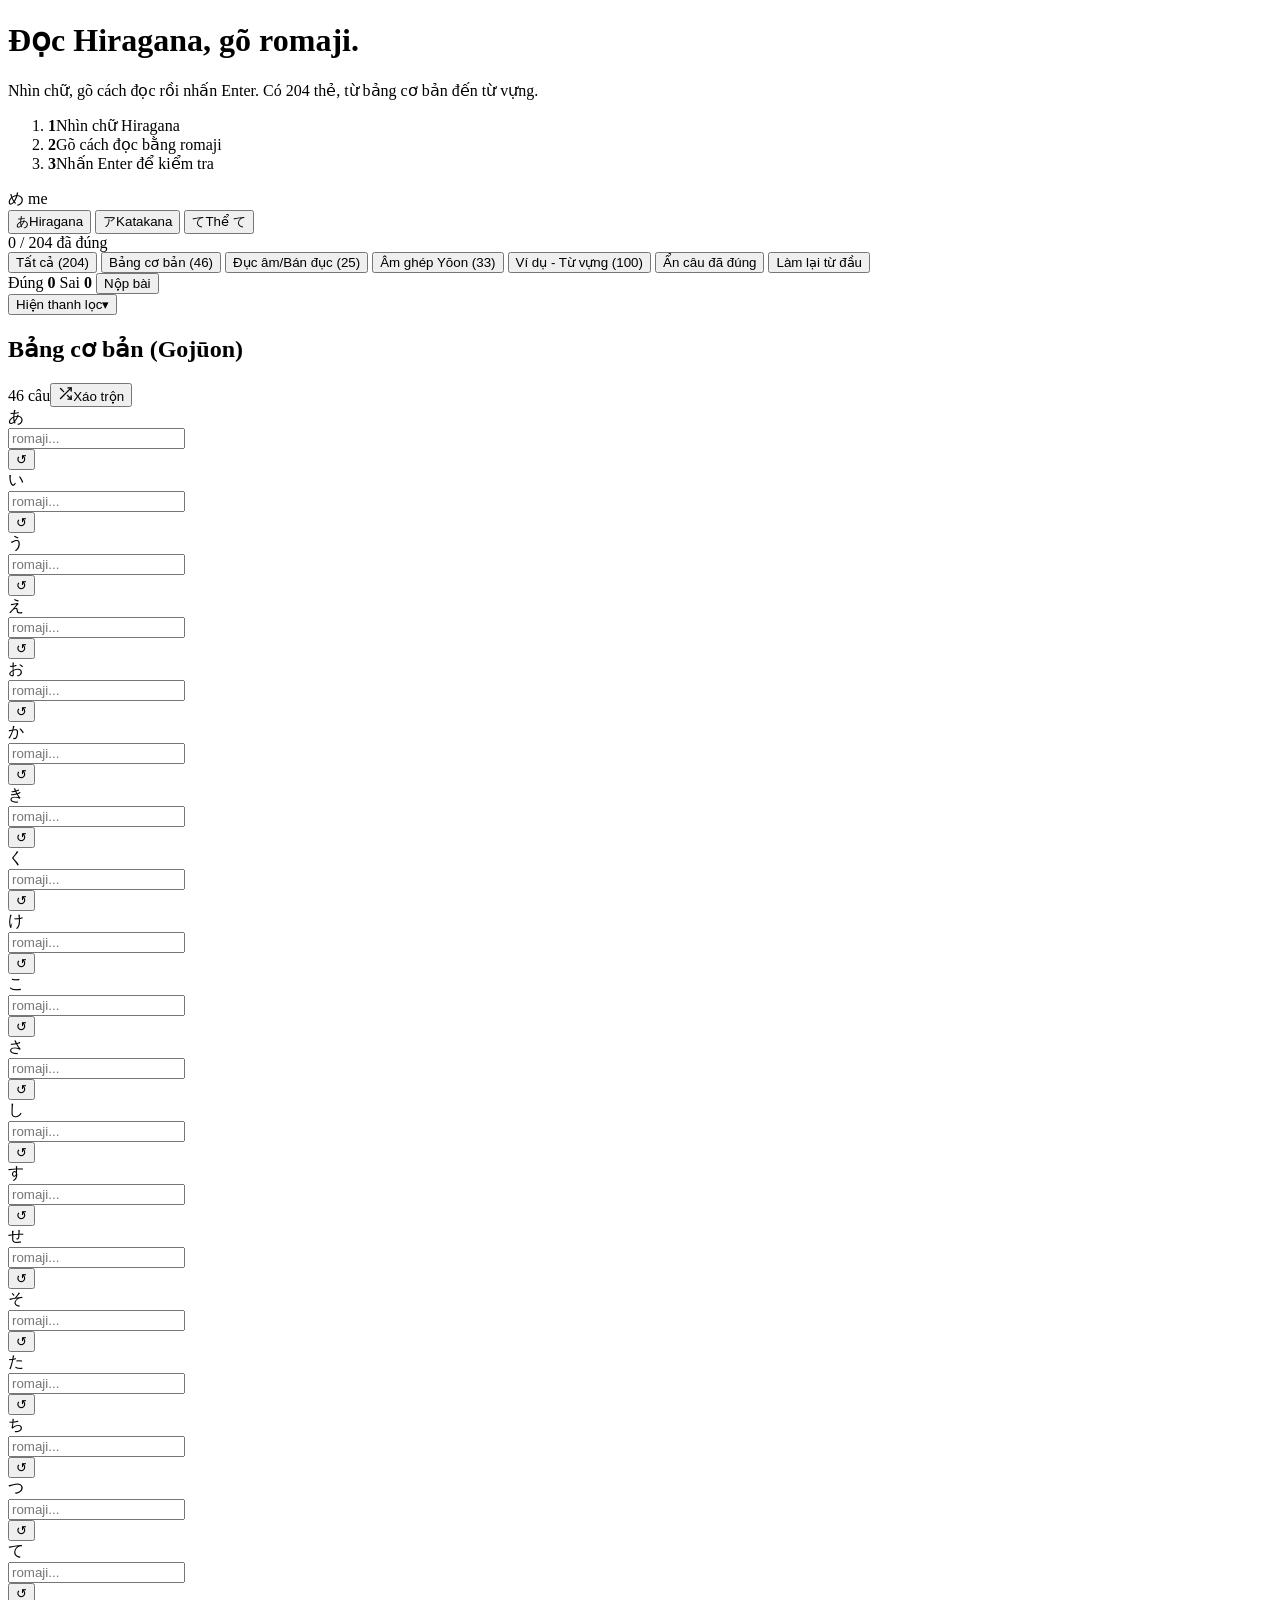
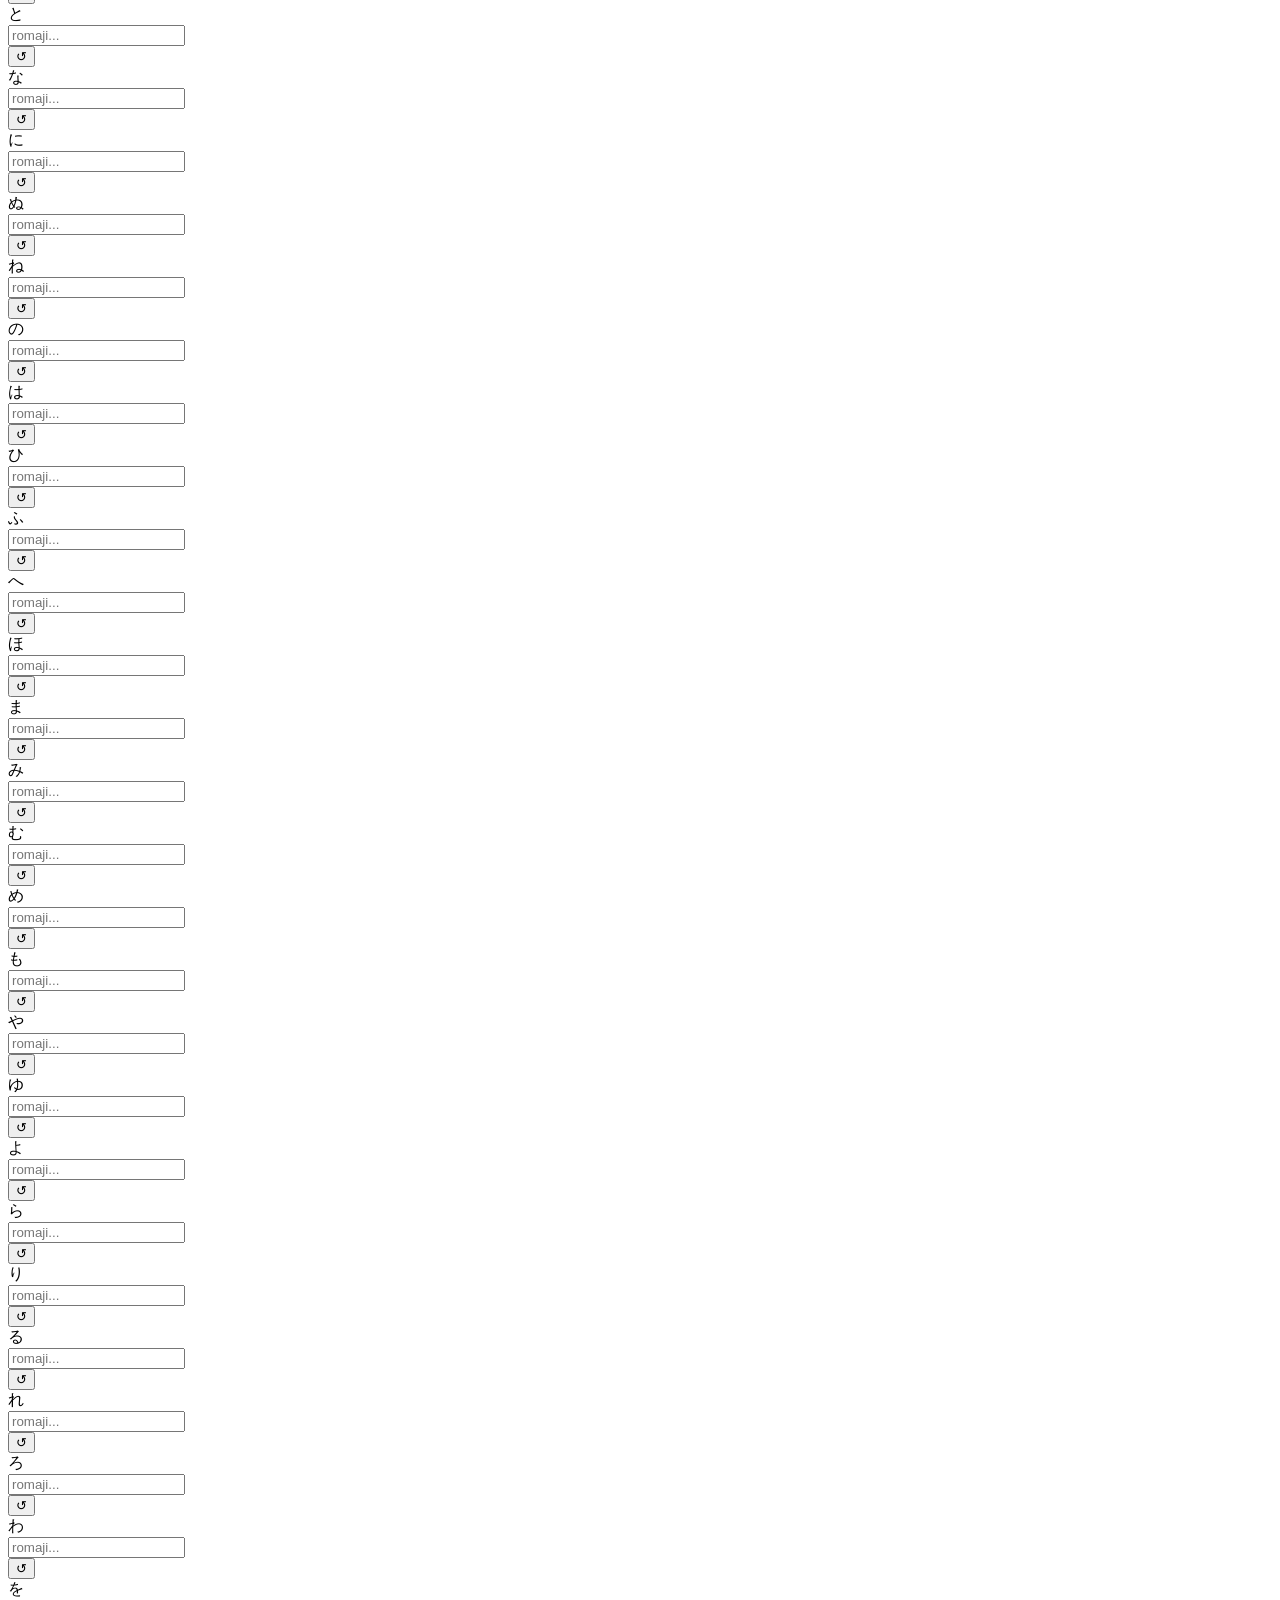
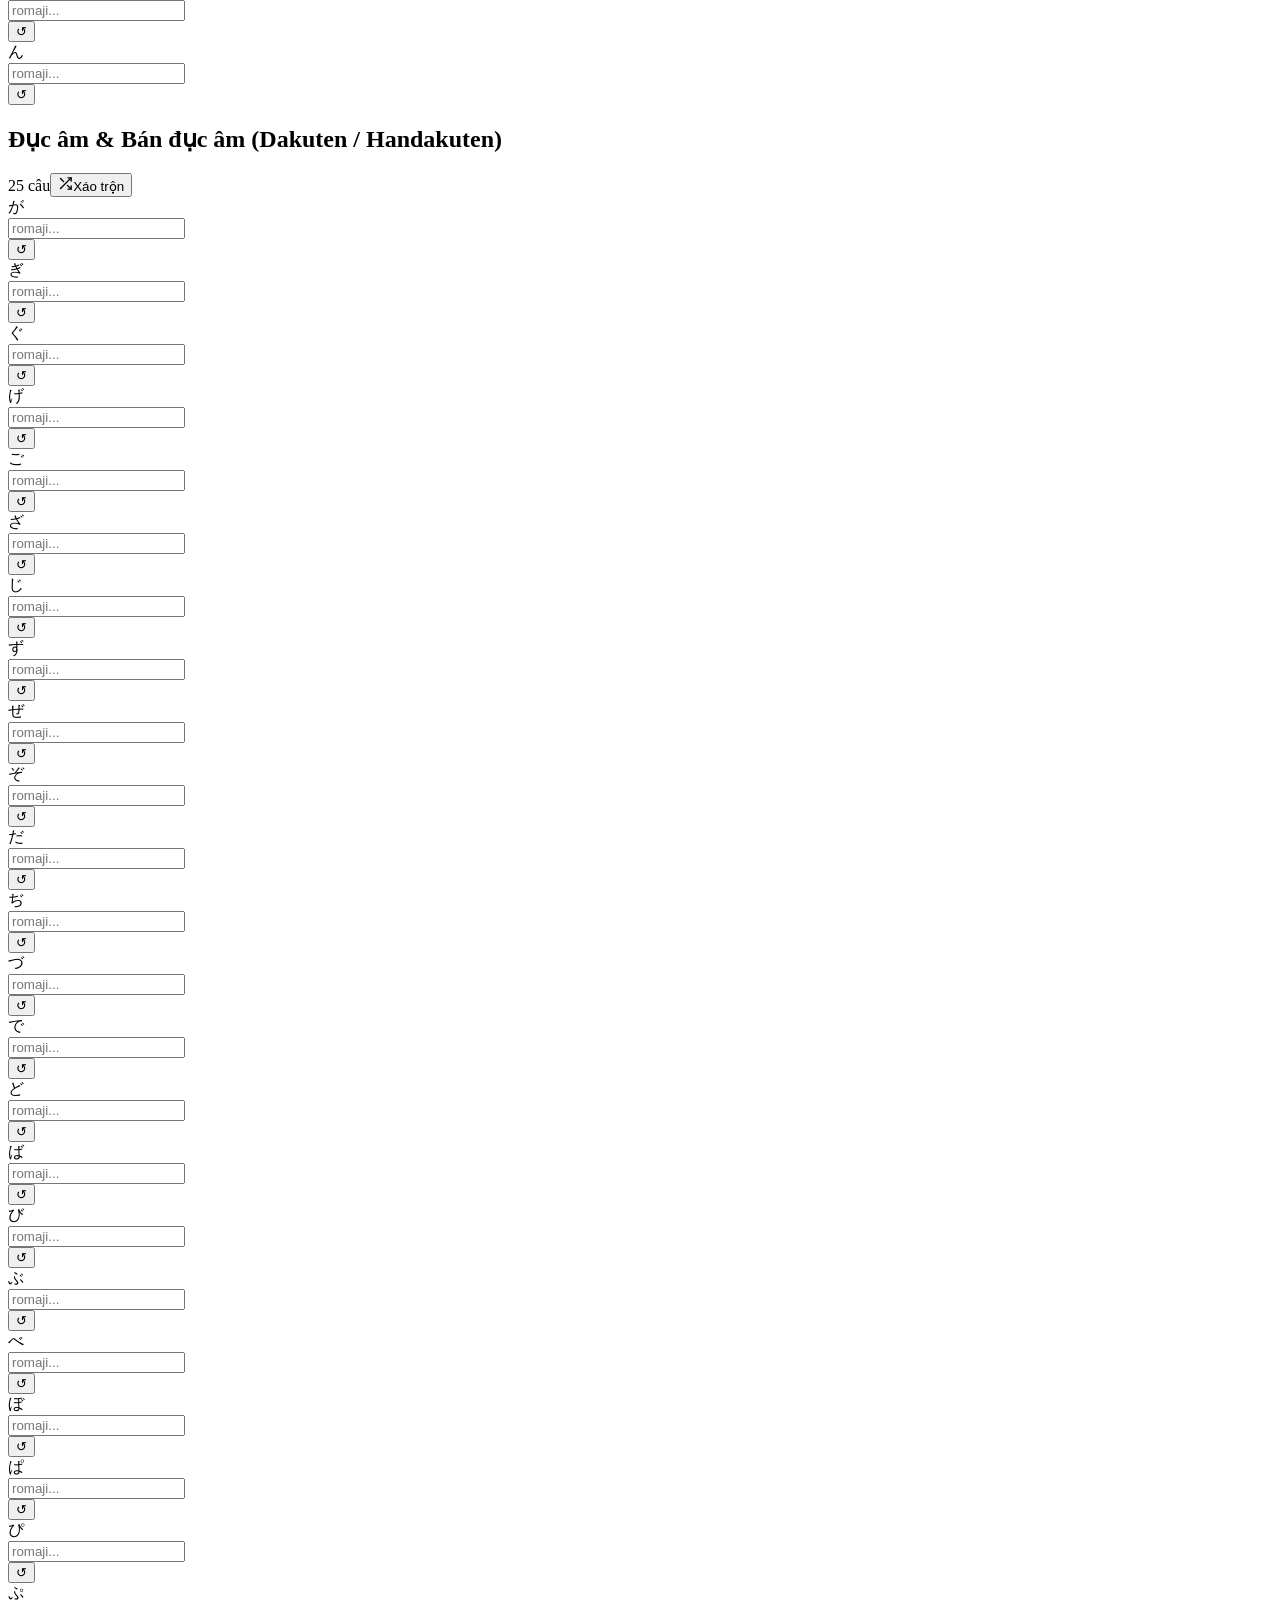
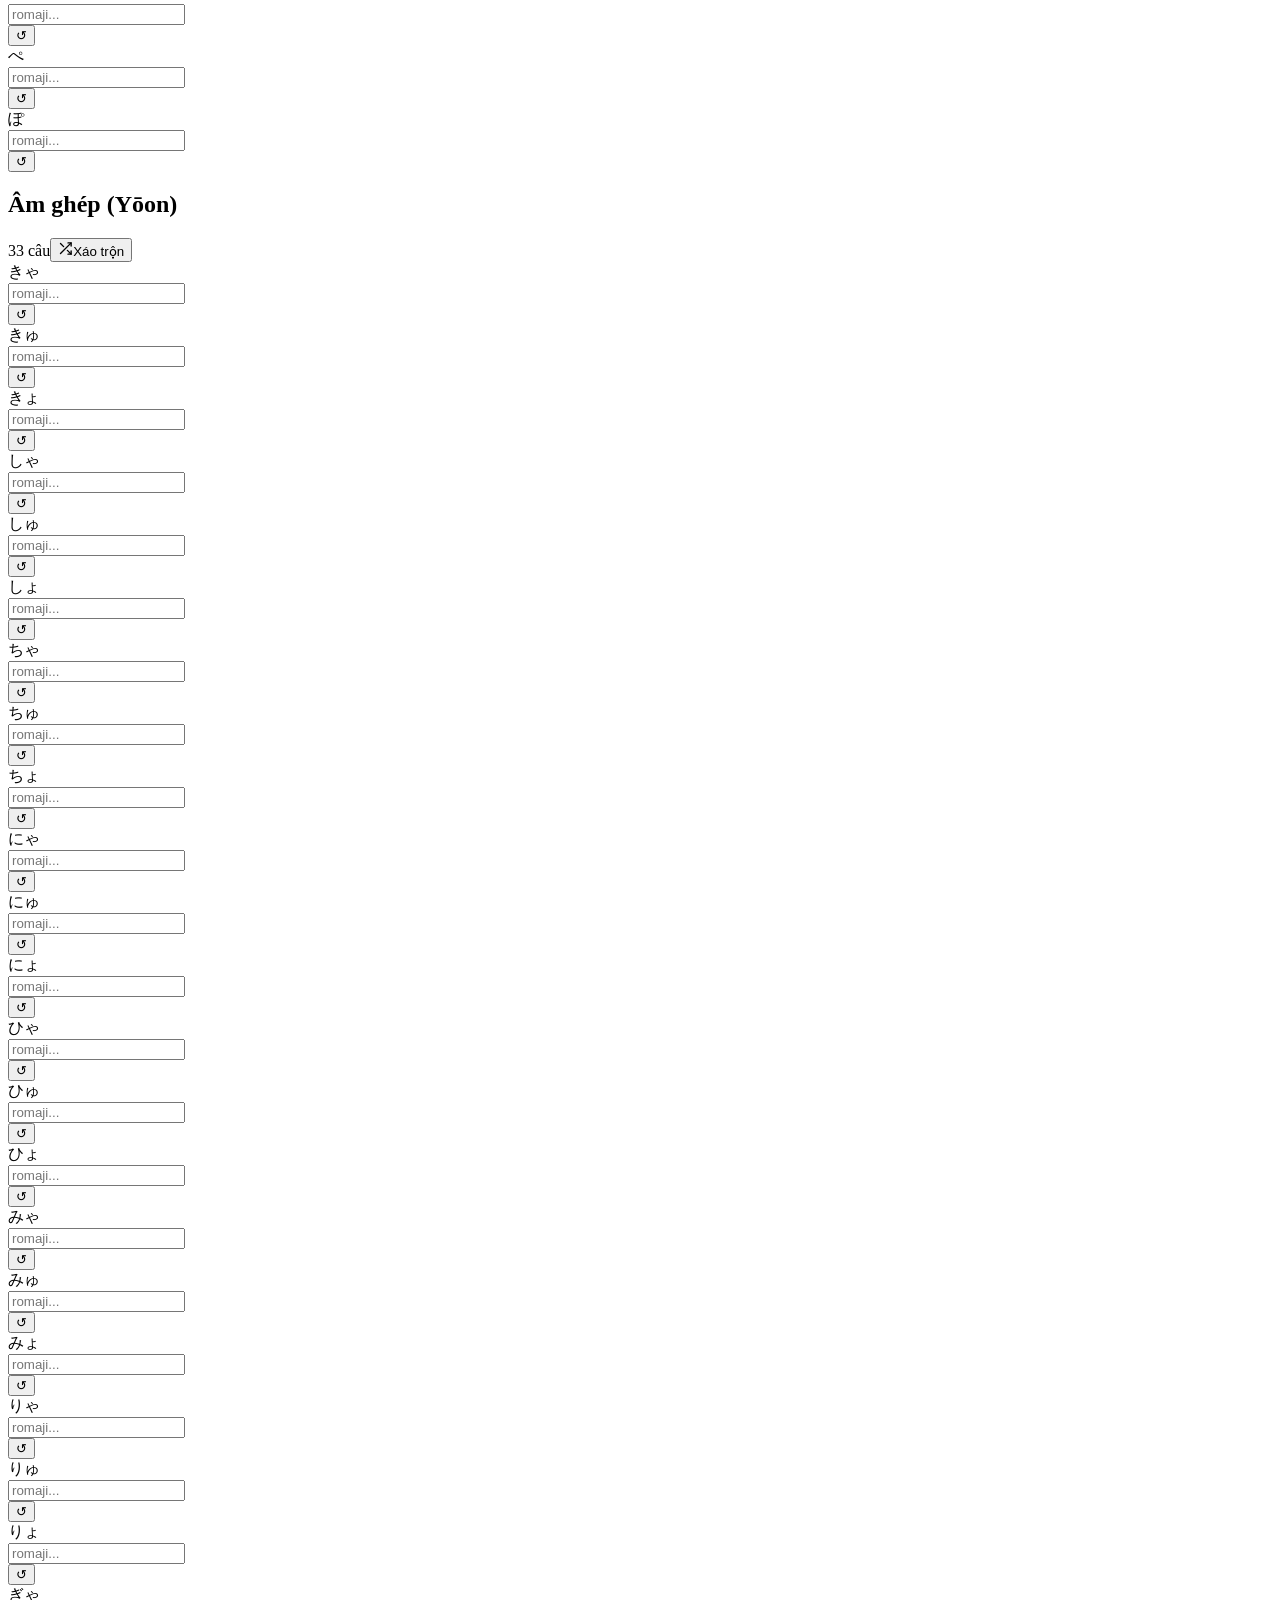
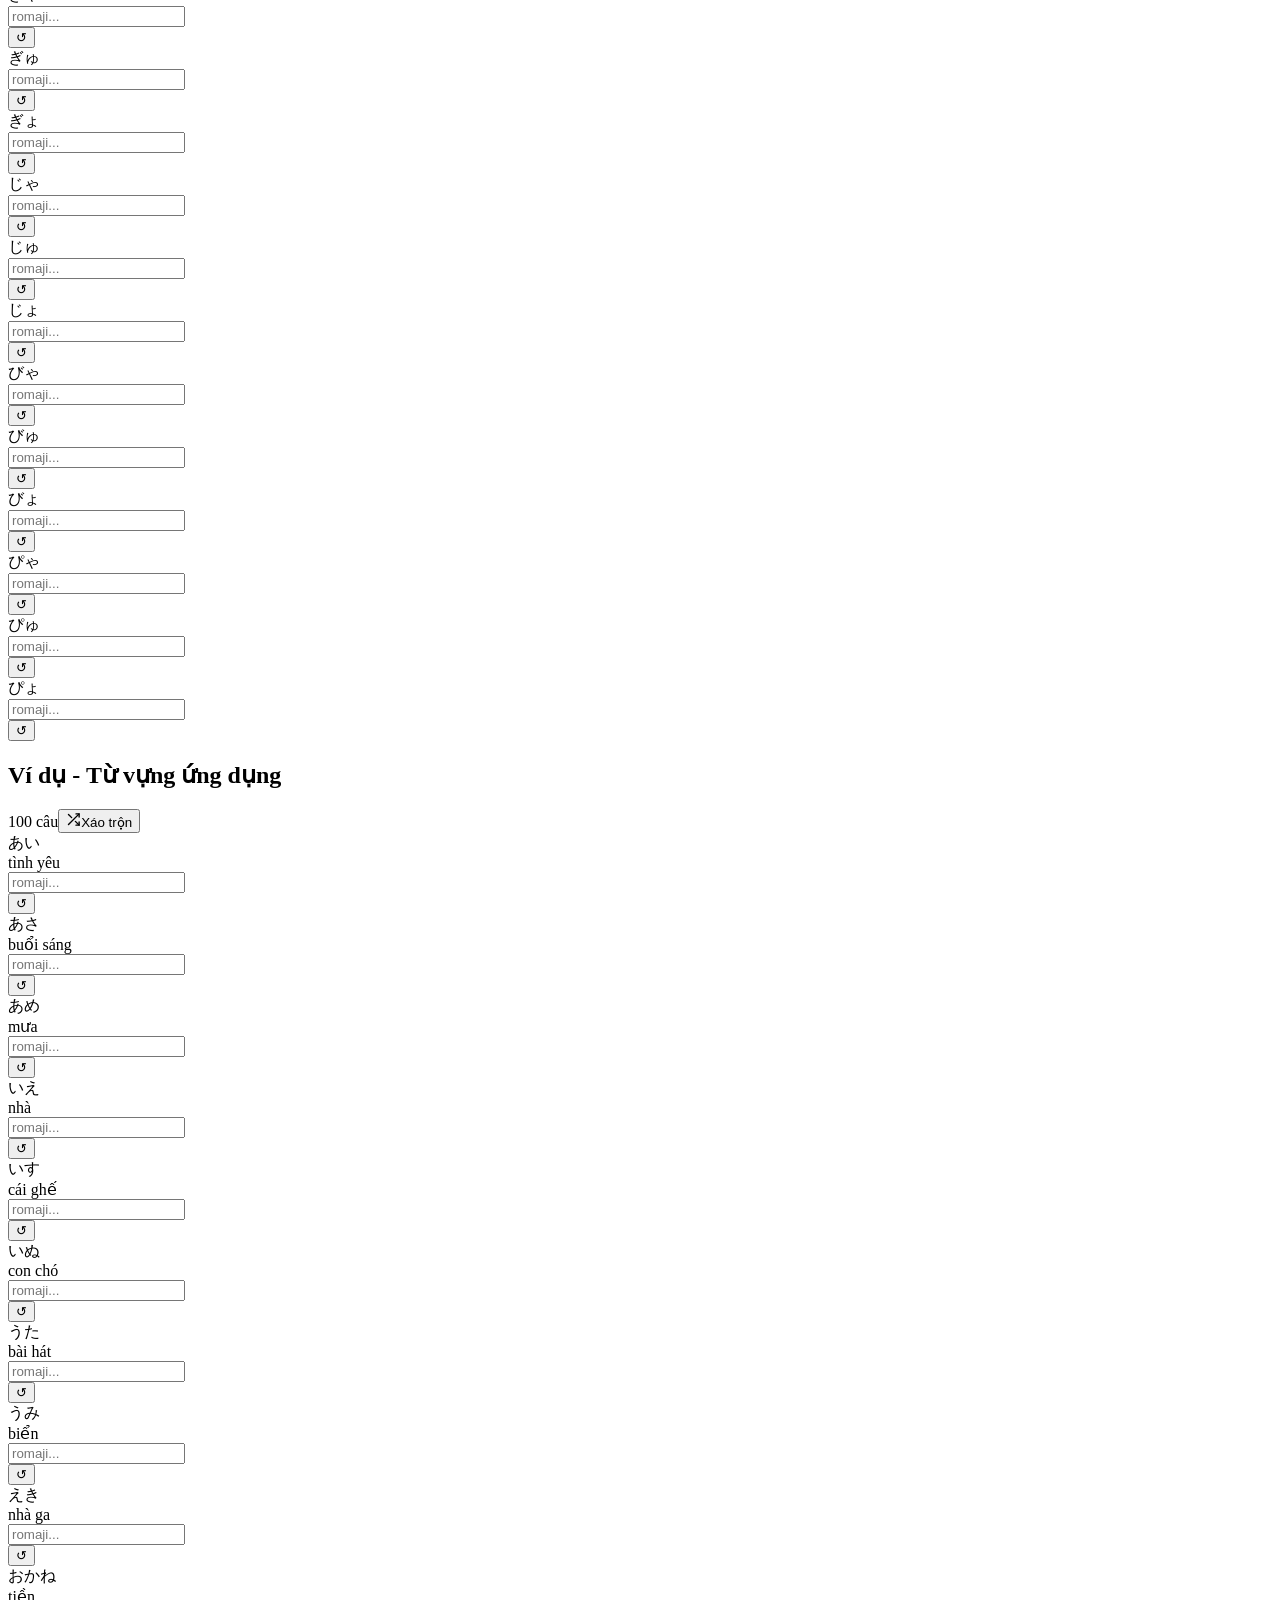
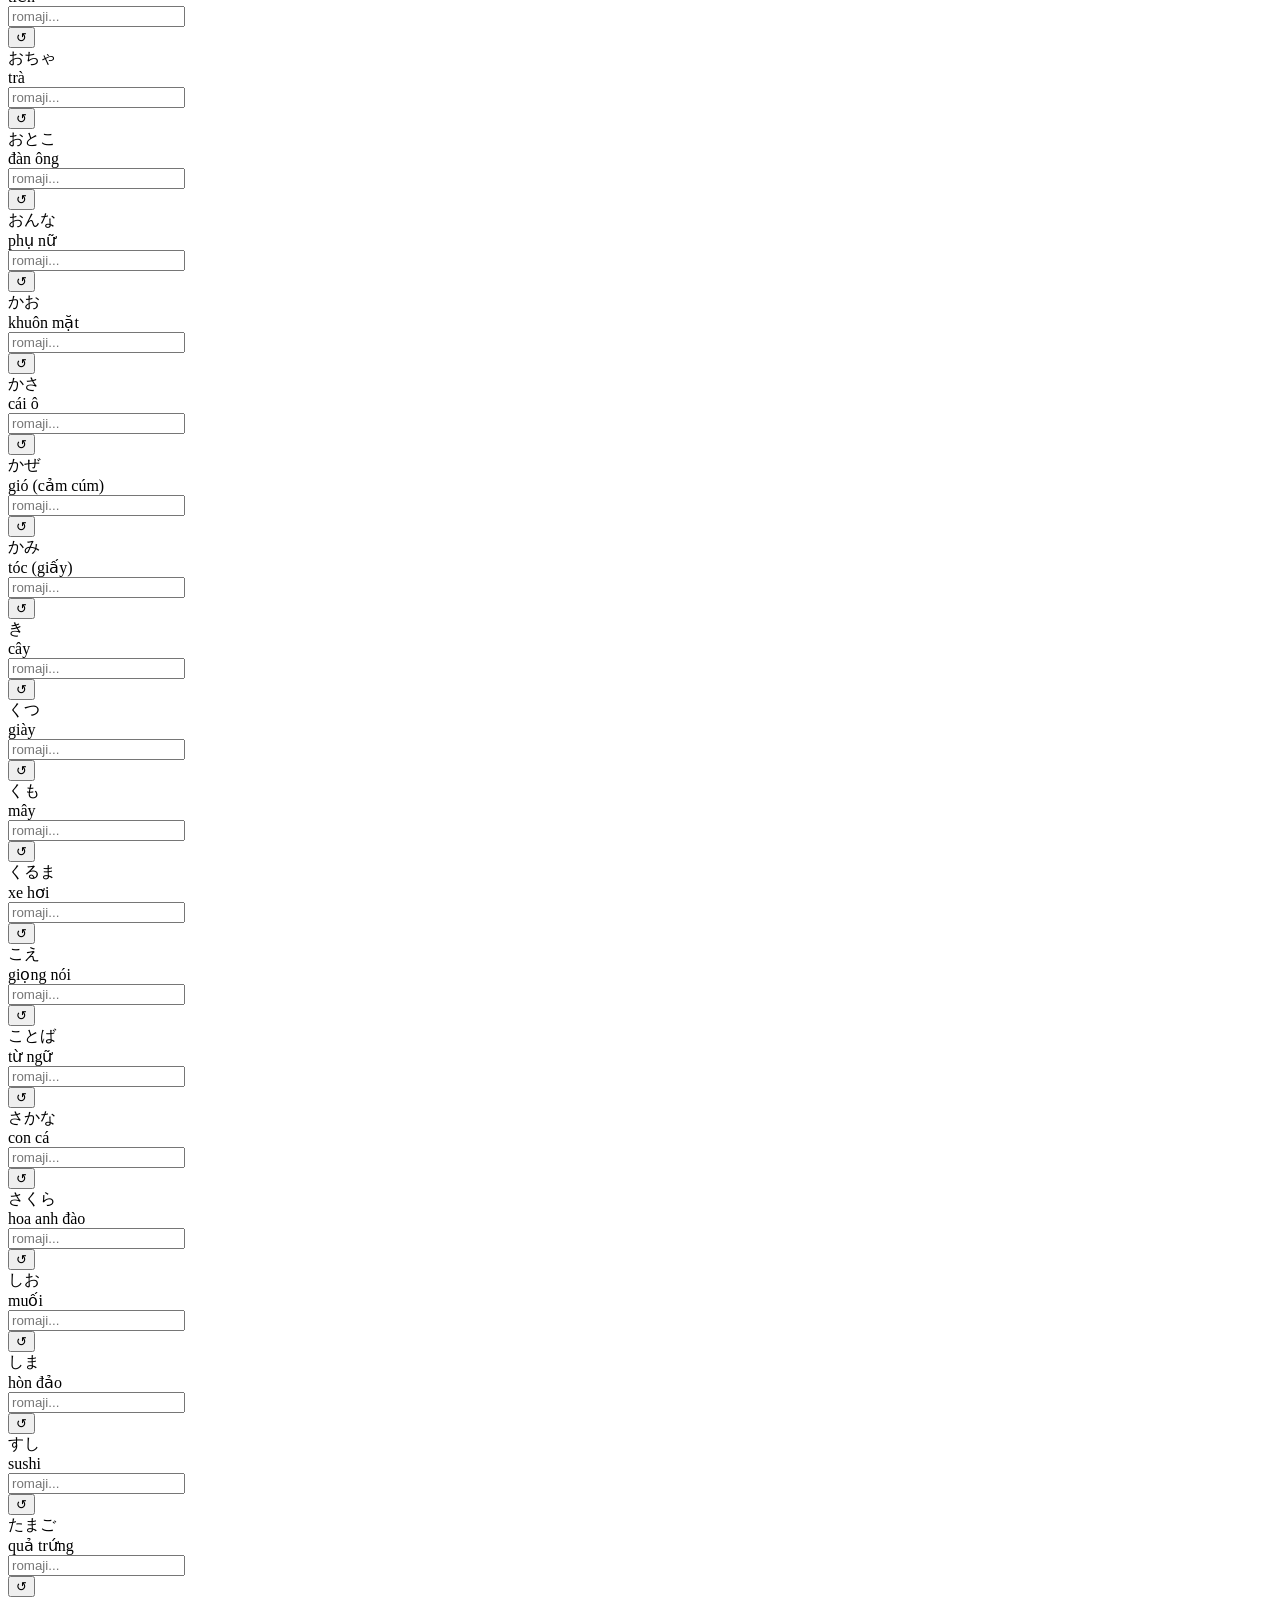
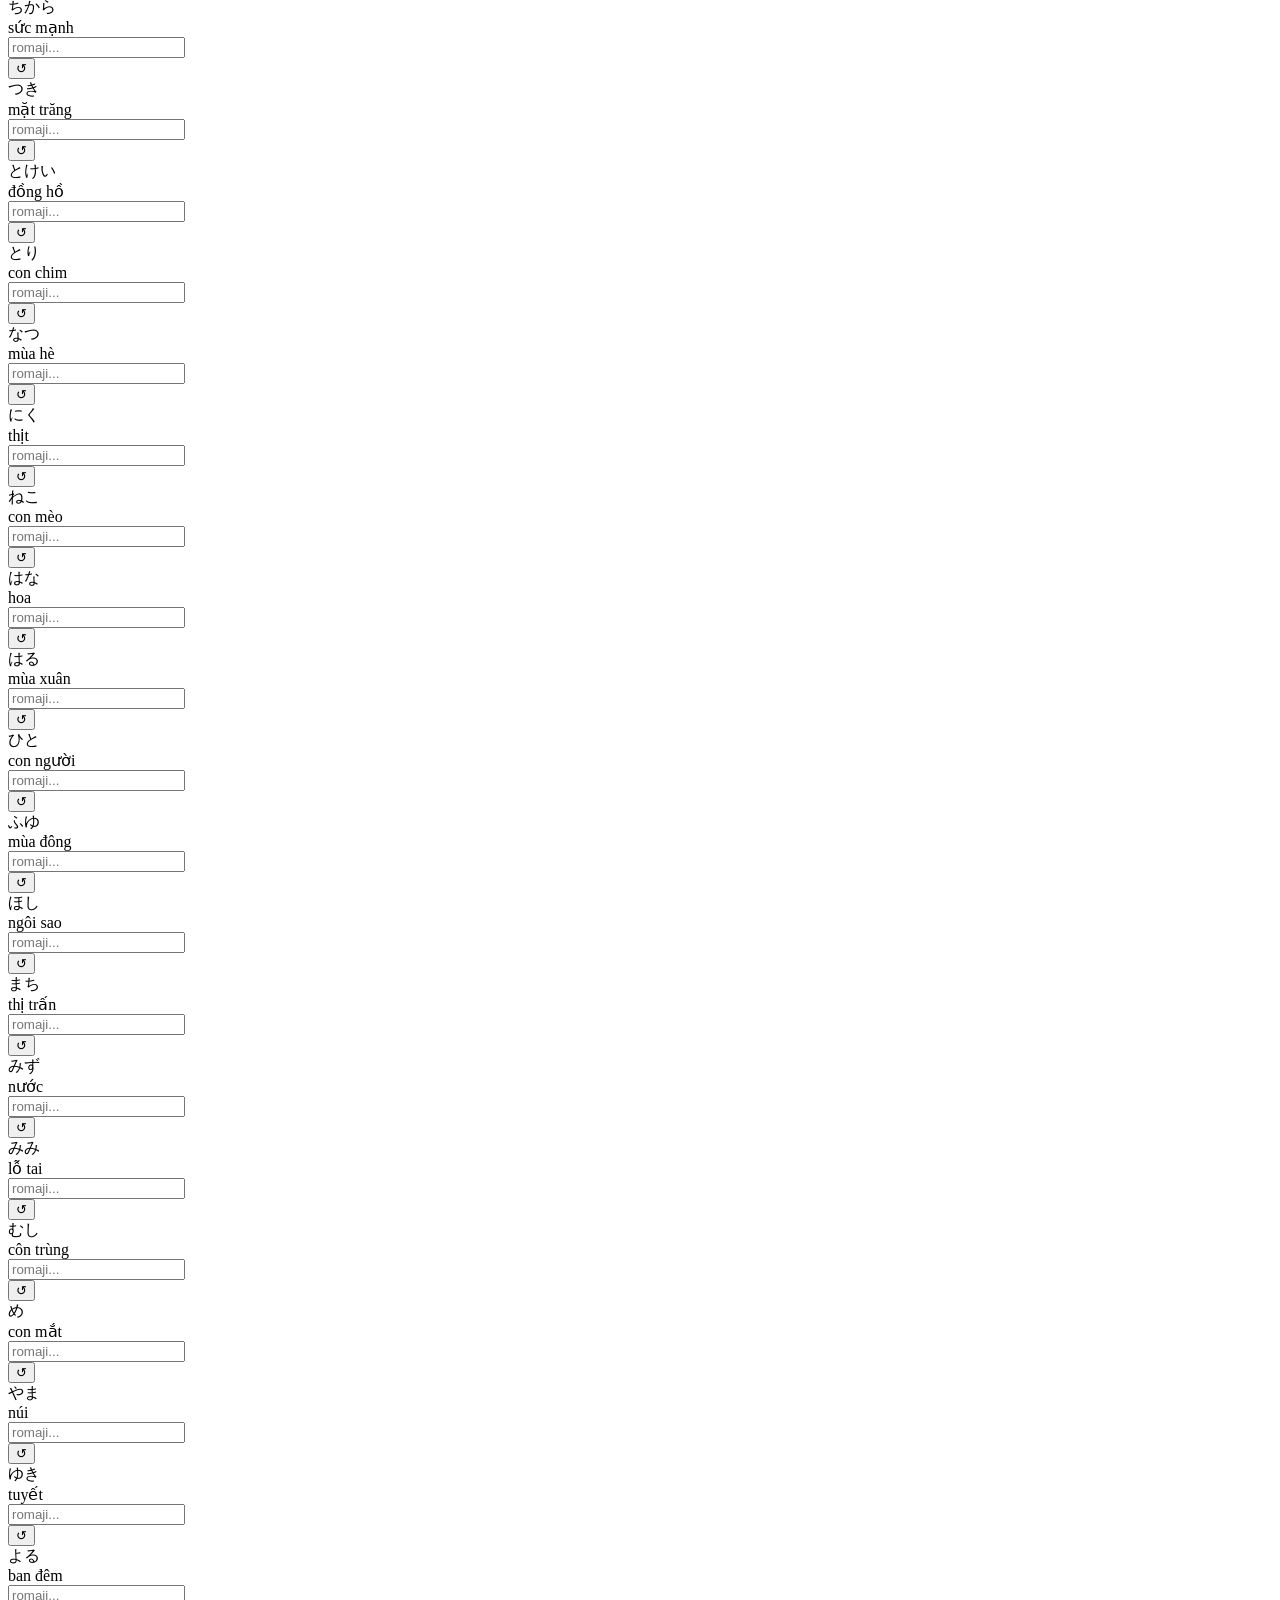
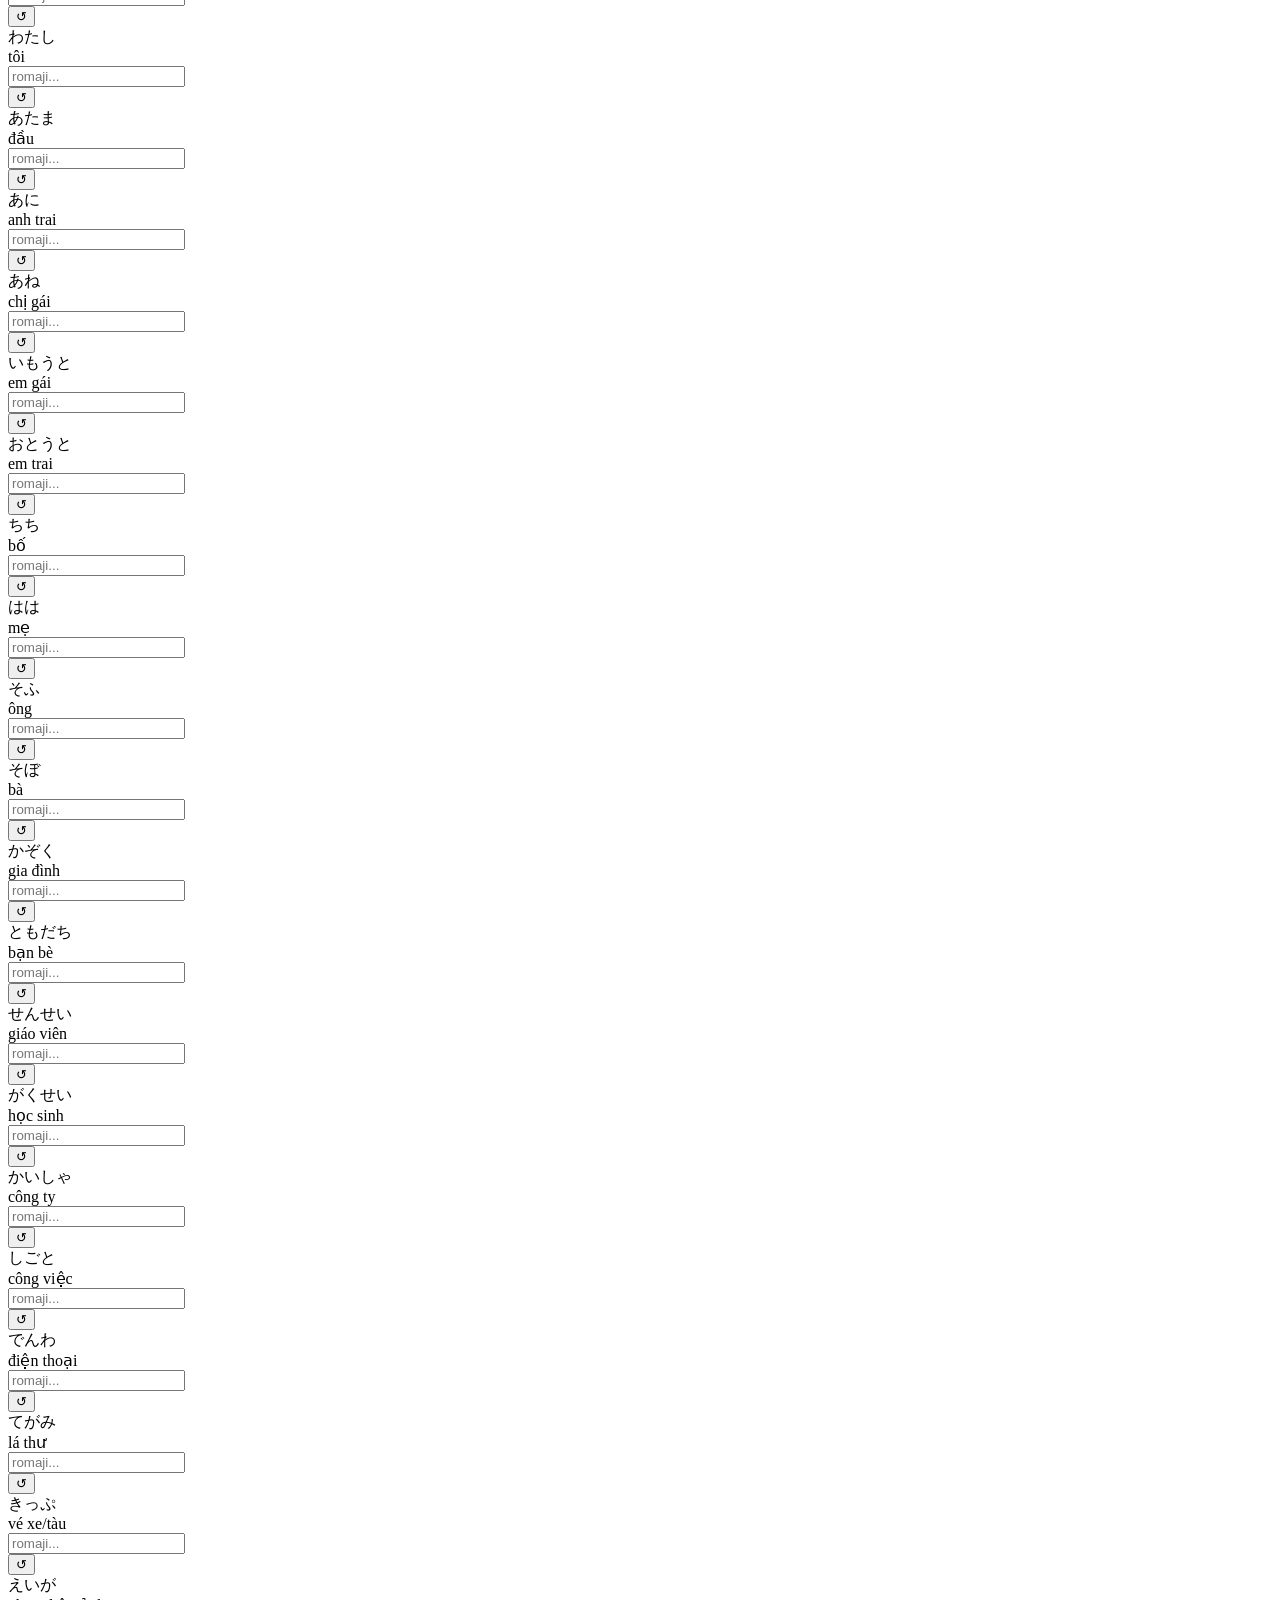
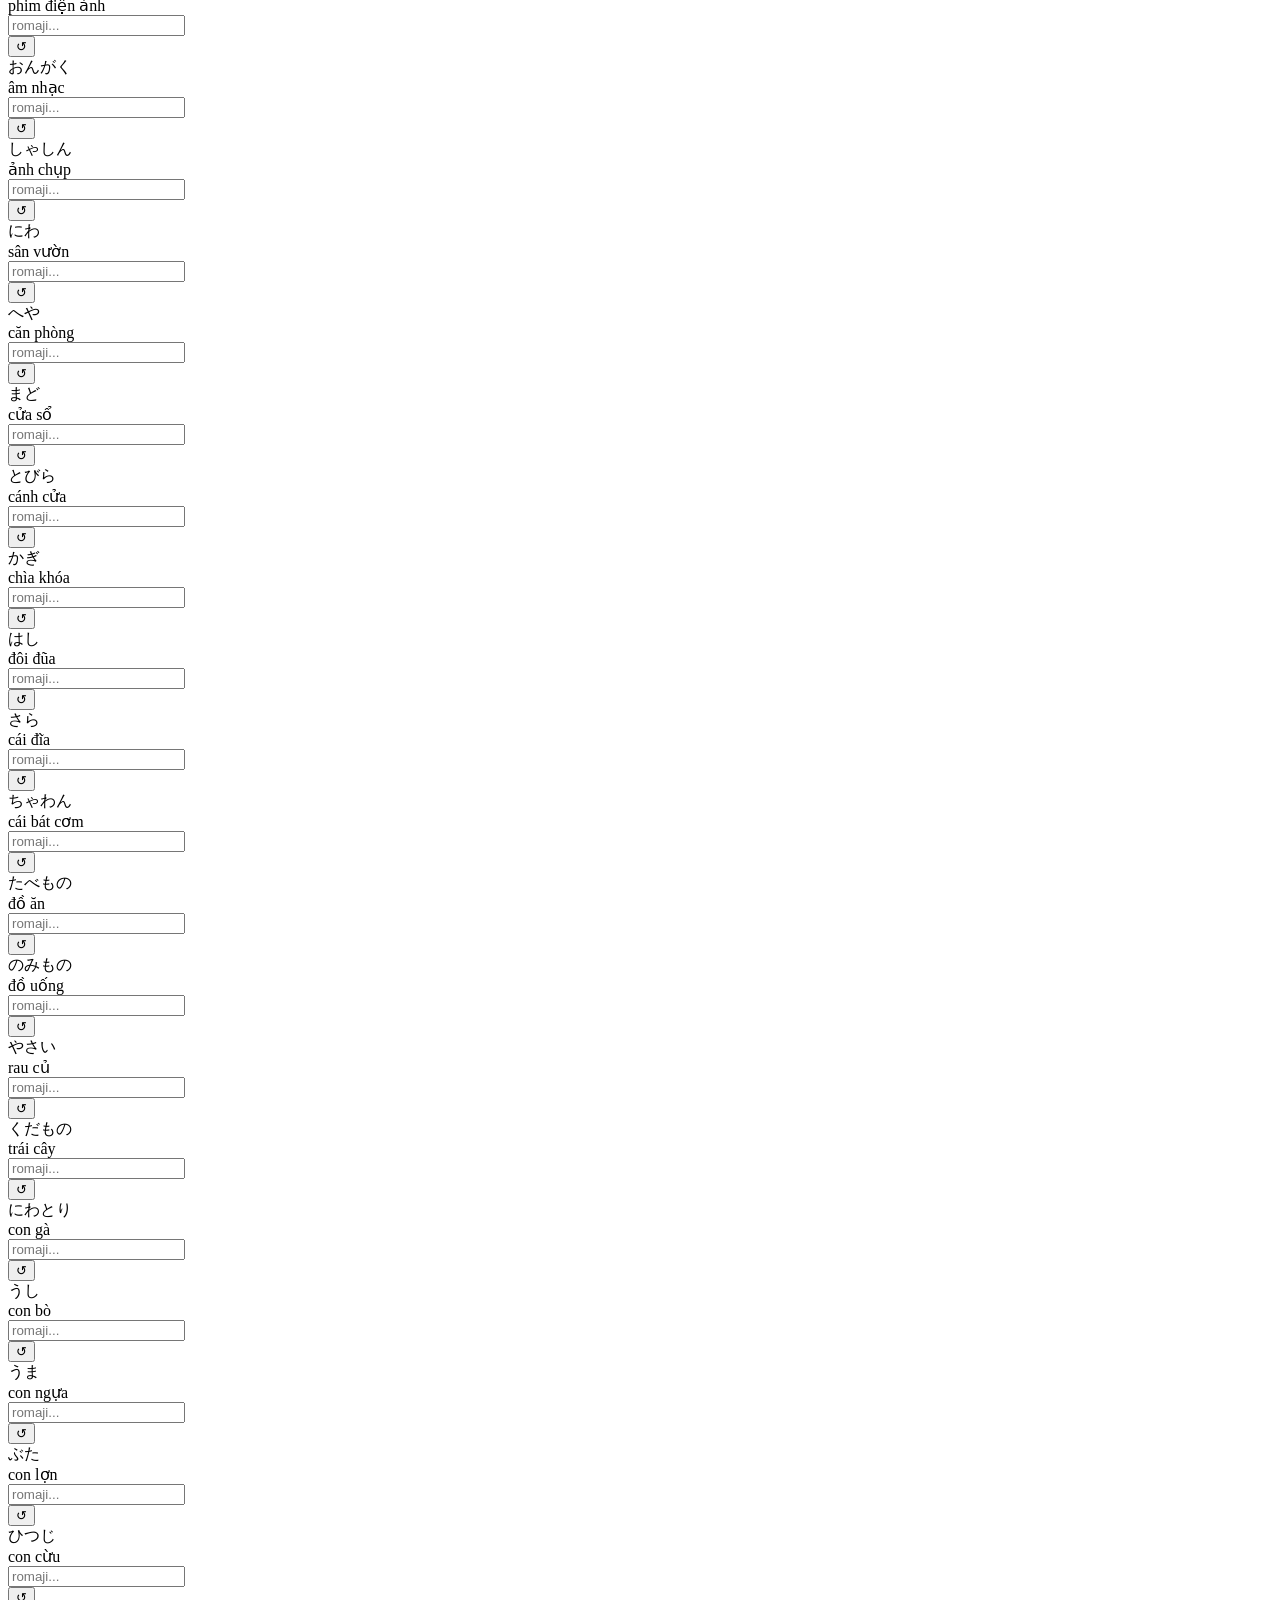
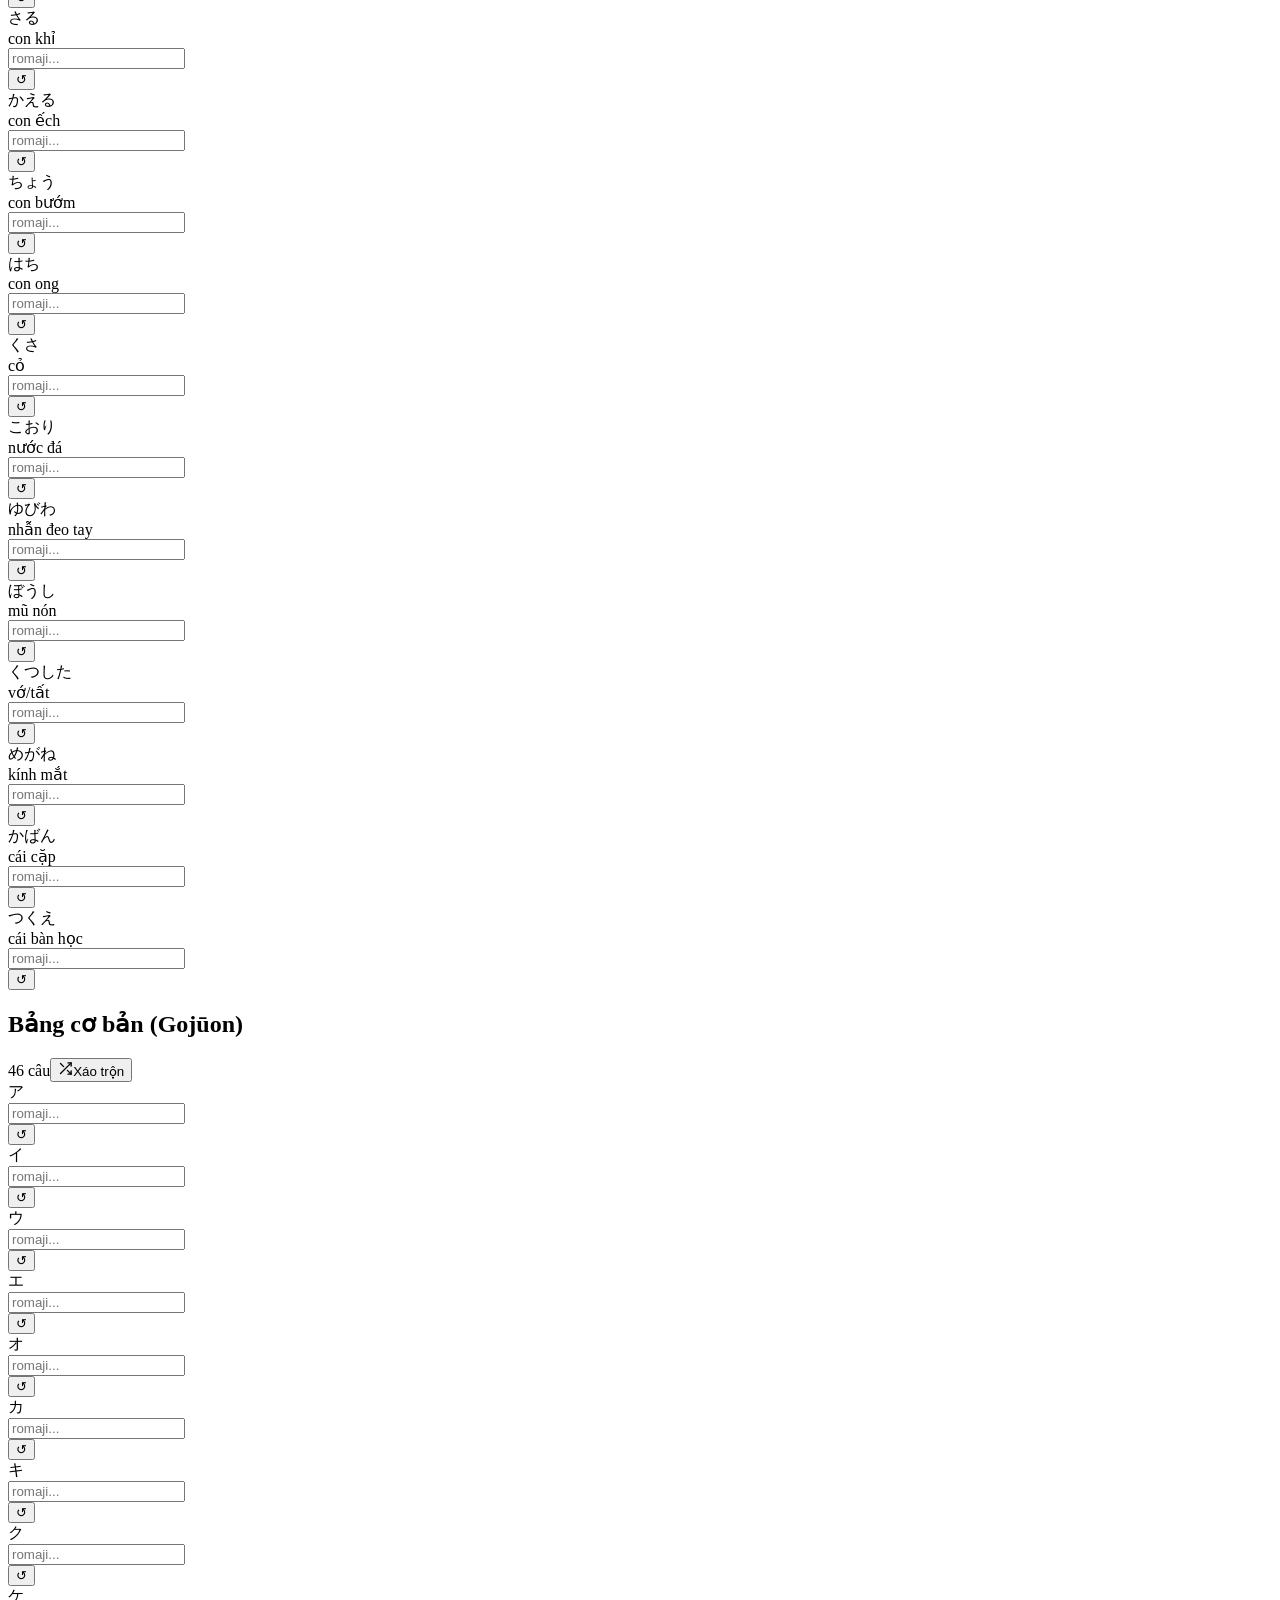
==== commit 9b5b2306: "Seperate html file and css file" ====
--- a/nihongo.html
+++ b/nihongo.html
@@ -9,816 +9,7 @@
 <link rel="preconnect" href="https://fonts.gstatic.com" crossorigin>
 <link href="https://fonts.googleapis.com/css2?family=Be+Vietnam+Pro:wght@400;500;600;700;800&family=Shippori+Mincho:wght@500;600;700&display=swap" rel="stylesheet">
 <script src="nihongo.js"></script>
-
-<style>
-  :root{
-    --void:#584d4d;
-    --violet:#8B6CFF;
-    --violet-2:#6A4AE0;
-    --violet-soft:rgba(139,108,255,.22);
-    --matcha:#B6D66B;
-    --matcha-2:#86ab35;
-    --matcha-soft:rgba(182,214,107,.16);
-    --metal-1:#F1F2F6;
-    --metal-2:#a5acb9;
-    --metal-3:#7E8594;
-    --text:#EFECF7;
-    --text-2:#B3AFC7;
-    --text-3:#8C88A1;
-    --rose:#ff7b95dd;
-    --rose-soft:rgba(255,123,149,.14);
-    --line:rgba(0, 0, 0, 0.12);
-    --line-strong:rgba(255,255,255,.22);
-
-    --glass:linear-gradient(145deg, rgba(255,255,255,.11), rgba(255,255,255,.035));
-    --glass-strong:linear-gradient(145deg, rgba(255,255,255,.18), rgba(255,255,255,.06));
-    --spec:inset 0 1px 0 rgba(255,255,255,.28), inset 0 0 0 1px rgba(255,255,255,.04), inset 0 -10px 22px rgba(0,0,0,.28);
-    --shadow-1:0 6px 18px rgba(0,0,0,.35);
-    --shadow-2:0 18px 44px rgba(0,0,0,.5);
-
-    --ease:cubic-bezier(.22,1,.36,1);
-    --spring:cubic-bezier(.34,1.45,.5,1);
-    --font-ui:'Be Vietnam Pro',system-ui,-apple-system,'Segoe UI',sans-serif;
-    --font-kana:'Shippori Mincho','Hiragino Mincho ProN','Yu Mincho','Noto Serif JP',serif;
-  }
-
-  *{box-sizing:border-box;}
-  html{scroll-behavior:smooth; background:var(--void); overflow-anchor:none;}
-  body{
-    margin:0;
-    min-height:100vh;
-    font-family:var(--font-ui);
-    color:var(--text);
-    padding-bottom:72px;
-    overflow-anchor:none;
-    -webkit-font-smoothing:antialiased;
-  }
-  :focus-visible{outline:2px solid var(--matcha); outline-offset:2px;}
-  .hidden{display:none !important;}
-
-  /* ========== Nền: chất lỏng tím / matcha / xám kim loại ========== */
-  .bg{position:fixed; inset:0; z-index:-1; overflow:hidden; pointer-events:none;}
-  .bg i{position:absolute; border-radius:50%; will-change:transform;}
-  .bg .b1{
-    width:72vmax; height:72vmax; left:-22vmax; top:-28vmax;
-    background:radial-gradient(circle at 40% 40%, rgba(139,108,255,.55), rgba(139,108,255,0) 62%);
-    animation:drift1 26s ease-in-out infinite alternate;
-  }
-  .bg .b2{
-    width:56vmax; height:56vmax; right:-20vmax; top:22vh;
-    background:radial-gradient(circle, rgba(182,214,107,.30), rgba(182,214,107,0) 62%);
-    animation:drift2 32s ease-in-out infinite alternate;
-  }
-  .bg .b3{
-    width:62vmax; height:62vmax; left:8vw; bottom:-38vmax;
-    background:radial-gradient(circle, rgba(154,161,174,.30), rgba(154,161,174,0) 62%);
-    animation:drift3 38s ease-in-out infinite alternate;
-  }
-  .bg::after{
-    content:""; position:absolute; inset:0;
-    background:radial-gradient(120% 90% at 50% 0%, transparent 40%, rgba(0,0,0,.5));
-  }
-  @keyframes drift1{from{transform:translate3d(0,0,0) scale(1);} to{transform:translate3d(9vmax,7vmax,0) scale(1.15);}}
-  @keyframes drift2{from{transform:translate3d(0,0,0) scale(1.05);} to{transform:translate3d(-10vmax,-8vmax,0) scale(.9);}}
-  @keyframes drift3{from{transform:translate3d(0,0,0) scale(.95);} to{transform:translate3d(12vmax,-6vmax,0) scale(1.12);}}
-
-  /* ========== Hero: nói rõ web này để làm gì ========== */
-  .hero{
-    max-width:1120px;
-    margin:0 auto;
-    padding:64px 20px 48px;
-    display:grid;
-    grid-template-columns:minmax(0,1.25fr) minmax(0,.75fr);
-    align-items:center;
-    gap:36px;
-  }
-  .hero-copy > *{animation:rise .9s var(--ease) backwards;}
-  .hero-copy > :nth-child(1){animation-delay:.05s;}
-  .hero-copy > :nth-child(2){animation-delay:.16s;}
-  .hero-copy > :nth-child(3){animation-delay:.27s;}
-  .hero-copy.swap > *{animation:swapIn .45s var(--ease) backwards; animation-delay:0s;}
-  @keyframes rise{from{opacity:0; transform:translateY(22px);} to{opacity:1; transform:none;}}
-  @keyframes swapIn{from{opacity:0; transform:translateY(8px);} to{opacity:1; transform:none;}}
-
-  .hero h1{
-    margin:0;
-    font-weight:800;
-    font-size:clamp(2.3rem,5.6vw,4.2rem);
-    line-height:1.06;
-    letter-spacing:-.025em;
-    white-space:pre-line;
-    background:linear-gradient(180deg,#FFFFFF 0%,#DCDFE7 45%,#98A0AF 100%);
-    -webkit-background-clip:text;
-    background-clip:text;
-    color:transparent;
-  }
-  .hero-sub{
-    margin:20px 0 0;
-    max-width:48ch;
-    font-size:1.05rem;
-    line-height:1.6;
-    color:var(--text-2);
-  }
-  .hero-steps{
-    list-style:none;
-    margin:26px 0 0;
-    padding:0;
-    display:flex;
-    flex-wrap:wrap;
-    gap:10px;
-  }
-  .hero-steps li{
-    display:flex;
-    align-items:center;
-    gap:10px;
-    padding:7px 16px 7px 7px;
-    border-radius:999px;
-    background:var(--glass);
-    border:1px solid var(--line);
-    box-shadow:var(--spec);
-    font-size:14px;
-    font-weight:500;
-  }
-  .hero-steps b{
-    width:26px; height:26px;
-    border-radius:50%;
-    display:grid; place-items:center;
-    font-size:12.5px; font-weight:700;
-    color:#fff;
-    background:linear-gradient(145deg,var(--violet),var(--violet-2));
-    box-shadow:inset 0 1px 0 rgba(255,255,255,.45);
-  }
-  .hero-steps li:last-child b{
-    background:linear-gradient(145deg,var(--matcha),var(--matcha-2));
-    color:#16210A;
-  }
-
-  .hero-orb{
-    position:relative;
-    justify-self:center;
-    width:clamp(210px,27vw,320px);
-    aspect-ratio:1;
-    animation:floaty 7s ease-in-out infinite;
-  }
-  .orb-stage{position:absolute; inset:0; animation:orbEnter 1.2s var(--ease) backwards .1s;}
-  @keyframes floaty{0%,100%{transform:translateY(0);} 50%{transform:translateY(-10px);}}
-  @keyframes orbEnter{from{opacity:0; transform:scale(.7);} to{opacity:1; transform:none;}}
-
-  .orb-glass{
-    position:absolute; inset:0;
-    border-radius:58% 42% 55% 45% / 48% 56% 44% 52%;
-    background:
-      radial-gradient(120% 120% at 25% 12%, rgba(255,255,255,.30), rgba(255,255,255,.04) 46%),
-      linear-gradient(145deg, rgba(139,108,255,.38), rgba(182,214,107,.14));
-    border:1px solid rgba(255,255,255,.32);
-    -webkit-backdrop-filter:blur(18px) saturate(180%);
-    backdrop-filter:blur(18px) saturate(180%);
-    box-shadow:
-      inset 0 2px 0 rgba(255,255,255,.55),
-      inset 0 -22px 44px rgba(20,10,60,.55),
-      inset 14px 0 32px rgba(182,214,107,.12),
-      0 30px 60px rgba(249, 248, 248, 0.55),
-      0 0 90px rgba(139,108,255,.32);
-    animation:morph 14s ease-in-out infinite alternate;
-    overflow:hidden;
-  }
-  .orb-glass::before{
-    content:""; position:absolute;
-    left:13%; top:8%; width:38%; height:19%;
-    border-radius:50%;
-    background:linear-gradient(rgba(255,255,255,.6), rgba(255,255,255,0));
-    transform:rotate(-24deg);
-    z-index:2;
-  }
-  .orb-swirl{position:absolute; inset:0; opacity:.6;}
-  .orb-swirl::before{
-    content:""; position:absolute; inset:-40%;
-    background:conic-gradient(from 0deg, transparent, rgba(139,108,255,.75), transparent 34%, rgba(182,214,107,.6) 55%, transparent 74%, rgba(200,205,216,.5));
-    filter:blur(30px);
-    animation:spin 18s linear infinite;
-  }
-  @keyframes spin{to{transform:rotate(360deg);}}
-  @keyframes morph{
-    0%{border-radius:58% 42% 55% 45% / 48% 56% 44% 52%;}
-    33%{border-radius:44% 56% 42% 58% / 56% 44% 58% 42%;}
-    66%{border-radius:52% 48% 60% 40% / 42% 58% 46% 54%;}
-    100%{border-radius:40% 60% 46% 54% / 54% 42% 60% 46%;}
-  }
-  .orb-content{
-    position:absolute; inset:0;
-    display:flex; flex-direction:column; align-items:center; justify-content:center;
-    gap:2px;
-    filter:drop-shadow(0 8px 20px rgba(0,0,0,.5));
-    z-index:3;
-  }
-  .orb-kana{
-    font-family:var(--font-kana);
-    font-weight:700;
-    font-size:clamp(96px,13vw,158px);
-    line-height:1;
-    background:linear-gradient(180deg,#FFFFFF 0%,#C3C8D3 65%,#8E95A4 100%);
-    -webkit-background-clip:text;
-    background-clip:text;
-    color:transparent;
-  }
-  .orb-romaji{
-    font-weight:600;
-    font-size:clamp(16px,2vw,22px);
-    letter-spacing:.1em;
-    color:var(--matcha);
-    min-height:1.4em;
-  }
-  .orb-kana.in{animation:orbIn .8s var(--ease) backwards;}
-  .orb-romaji.in{animation:orbIn .8s .35s var(--ease) backwards;}
-  @keyframes orbIn{
-    from{opacity:0; transform:translateY(12px) scale(.92); filter:blur(8px);}
-    to{opacity:1; transform:none; filter:blur(0);}
-  }
-
-  /* ========== Dock: thanh điều khiển kính lỏng ========== */
-  .topbar{
-    position:sticky;
-    top:12px;
-    z-index:10;
-    width:min(780px, calc(100% - 24px));
-    margin:0 auto;
-    padding:12px 14px 14px;
-    border-radius:30px;
-    background:var(--glass-strong);
-    -webkit-backdrop-filter:blur(28px) saturate(170%);
-    backdrop-filter:blur(28px) saturate(170%);
-    border:1px solid var(--line-strong);
-    box-shadow:var(--spec), var(--shadow-1);
-    transition:padding .35s var(--ease), box-shadow .3s var(--ease), border-radius .3s var(--ease);
-  }
-  .topbar.scrolled{box-shadow:var(--spec), var(--shadow-2);}
-  .topbar.collapsed{padding:8px 10px; border-radius:26px;}
-
-  .mode-row{
-    position:relative;
-    display:grid;
-    grid-template-columns:repeat(3,1fr);
-    max-width:460px;
-    margin:0 auto;
-    padding:4px;
-    border-radius:999px;
-    background:rgba(0,0,0,.38);
-    box-shadow:inset 0 2px 5px rgba(0,0,0,.6), 0 1px 0 rgba(255,255,255,.08);
-    --i:0;
-  }
-  .mode-thumb{
-    position:absolute;
-    top:4px; bottom:4px; left:4px;
-    width:calc((100% - 8px) / 3);
-    border-radius:999px;
-    transform:translateX(calc(var(--i) * 100%));
-    transition:transform .6s var(--spring), background .4s var(--ease), box-shadow .4s var(--ease);
-    background:linear-gradient(145deg,#A48BFF,var(--violet-2));
-    box-shadow:inset 0 1px 0 rgba(255,255,255,.55), inset 0 -6px 12px rgba(30,10,90,.35), 0 6px 20px rgba(139,108,255,.5);
-  }
-  .mode-row[data-mode="katakana"] .mode-thumb{
-    background:linear-gradient(145deg,#F1F2F6,#98A0AF);
-    box-shadow:inset 0 1px 0 rgba(255,255,255,.9), inset 0 -6px 12px rgba(60,66,80,.35), 0 6px 20px rgba(183,189,201,.35);
-  }
-  .mode-row[data-mode="teform"] .mode-thumb{
-    background:linear-gradient(145deg,#CBE68A,var(--matcha-2));
-    box-shadow:inset 0 1px 0 rgba(255,255,255,.65), inset 0 -6px 12px rgba(50,80,10,.35), 0 6px 20px rgba(182,214,107,.4);
-  }
-  .mode-btn{
-    position:relative; z-index:1;
-    display:flex; align-items:center; justify-content:center; gap:8px;
-    padding:10px 8px;
-    border:0; background:none;
-    border-radius:999px;
-    color:var(--text-2);
-    font-family:var(--font-ui);
-    font-weight:600;
-    font-size:15px;
-    white-space:nowrap;
-    cursor:pointer;
-    transition:color .3s var(--ease), padding .3s var(--ease), font-size .3s var(--ease);
-  }
-  .mode-btn .k{font-family:var(--font-kana); font-weight:700; font-size:19px; line-height:1;}
-  .mode-btn:hover{color:var(--text);}
-  .mode-btn.active{color:#fff;}
-  .mode-row[data-mode="katakana"] .mode-btn.active,
-  .mode-row[data-mode="teform"] .mode-btn.active{color:#15131C;}
-  .topbar.collapsed .mode-btn{padding:6px 8px; font-size:13.5px;}
-  .topbar.collapsed .mode-btn .k{font-size:16px;}
-
-  .topbar .progress-wrap,
-  .topbar .controls{
-    overflow:hidden;
-    transition:max-height .38s var(--ease), opacity .28s var(--ease), margin .32s var(--ease);
-  }
-  .progress-wrap{
-    display:flex; align-items:center; gap:14px;
-    max-height:44px;
-    margin:12px 6px 0;
-  }
-  .progress-bar{
-    flex:1;
-    height:12px;
-    border-radius:99px;
-    background:rgba(0,0,0,.42);
-    box-shadow:inset 0 1px 3px rgba(0,0,0,.75), 0 1px 0 rgba(255,255,255,.08);
-    overflow:hidden;
-    position:relative;
-  }
-  .progress-fill{
-    --p:0;
-    position:absolute; inset:0;
-    background:linear-gradient(90deg,var(--violet),#9E8CF0 45%,var(--matcha));
-    clip-path:inset(0 calc(100% - var(--p) * 1%) 0 0 round 99px);
-    transition:clip-path .7s var(--ease);
-  }
-  .progress-fill::before{
-    content:""; position:absolute; inset:0;
-    background:linear-gradient(100deg, transparent 30%, rgba(255,255,255,.45) 50%, transparent 70%);
-    background-size:220% 100%;
-    animation:sheen 3s linear infinite;
-  }
-  .progress-fill::after{
-    content:""; position:absolute; left:4px; right:4px; top:2px; height:34%;
-    border-radius:99px;
-    background:linear-gradient(rgba(255,255,255,.55), rgba(255,255,255,0));
-  }
-  @keyframes sheen{from{background-position:120% 0;} to{background-position:-120% 0;}}
-  .progress-label{
-    font-weight:600;
-    font-size:13.5px;
-    color:var(--text-2);
-    white-space:nowrap;
-    font-variant-numeric:tabular-nums;
-  }
-
-  .controls{
-    display:flex; flex-wrap:wrap; justify-content:center; gap:8px;
-    max-height:130px;
-    margin:12px 0 0;
-  }
-  .topbar.collapsed .progress-wrap{max-height:0; opacity:0; margin:0 6px;}
-  .topbar.collapsed .controls{max-height:0; opacity:0; margin:0; pointer-events:none;}
-
-  .chip{
-    border:1px solid var(--line);
-    background:rgba(255,255,255,.06);
-    color:var(--text-2);
-    font-family:var(--font-ui);
-    font-weight:600;
-    font-size:13px;
-    padding:7px 14px;
-    border-radius:999px;
-    cursor:pointer;
-    box-shadow:inset 0 1px 0 rgba(255,255,255,.12);
-    transition:background .25s var(--ease), color .25s var(--ease), transform .2s var(--ease), box-shadow .25s var(--ease);
-  }
-  .chip:hover{background:rgba(255,255,255,.13); color:var(--text);}
-  .chip:active{transform:scale(.95);}
-  .chip.active{
-    color:#fff;
-    background:linear-gradient(145deg,#A48BFF,var(--violet-2));
-    border-color:rgba(255,255,255,.3);
-    box-shadow:inset 0 1px 0 rgba(255,255,255,.45), 0 4px 16px rgba(139,108,255,.4);
-  }
-  .chip.ghost.active{
-    color:#16210A;
-    background:linear-gradient(145deg,#CBE68A,var(--matcha-2));
-    box-shadow:inset 0 1px 0 rgba(255,255,255,.6), 0 4px 16px rgba(182,214,107,.35);
-  }
-  .chip.reset{margin-left:auto; color:var(--text-3);}
-
-  .toolbar-toggle{
-    display:none;
-    margin:8px auto 0;
-    align-items:center; gap:6px;
-    border:1px solid var(--line);
-    background:rgba(255,255,255,.06);
-    color:var(--text-2);
-    font-family:var(--font-ui);
-    font-weight:600;
-    font-size:12px;
-    padding:5px 14px;
-    border-radius:999px;
-    cursor:pointer;
-    transition:color .2s, background .2s;
-  }
-  .toolbar-toggle:hover{color:var(--text); background:rgba(255,255,255,.12);}
-  .toolbar-toggle .chev{transition:transform .3s var(--ease);}
-  .topbar.collapsed .toolbar-toggle{display:flex;}
-  .topbar.force-expanded.collapsed .progress-wrap{max-height:44px; opacity:1; margin:12px 6px 0;}
-  .topbar.force-expanded.collapsed .controls{max-height:220px; opacity:1; margin:12px 0 0; pointer-events:auto;}
-  .topbar.force-expanded .toolbar-toggle .chev{transform:rotate(180deg);}
-
-  .tf-bar{
-    display:none;
-    align-items:center; justify-content:center; gap:10px;
-    margin-top:12px;
-  }
-  .topbar.collapsed .tf-bar{margin-top:8px;}
-  .topbar.mode-teform .tf-bar{display:flex;}
-  .topbar.mode-teform .controls,
-  .topbar.mode-teform .toolbar-toggle{display:none !important;}
-
-  .tf-stat{
-    display:inline-flex; align-items:baseline; gap:8px;
-    padding:6px 14px;
-    border-radius:999px;
-    border:1px solid var(--line);
-    background:rgba(255,255,255,.06);
-    font-weight:600;
-    font-size:13.5px;
-    white-space:nowrap;
-    box-shadow:inset 0 1px 0 rgba(255,255,255,.12);
-  }
-  .tf-stat b{font-size:17px; line-height:1; font-variant-numeric:tabular-nums;}
-  .tf-stat.ok{border-color:rgba(182,214,107,.5); color:var(--matcha); background:var(--matcha-soft);}
-  .tf-stat.no{border-color:rgba(255,123,149,.5); color:var(--rose); background:var(--rose-soft);}
-
-  .tf-submit{
-    border:1px solid rgba(255,255,255,.35);
-    background:linear-gradient(145deg,#CBE68A,var(--matcha-2));
-    color:#16210A;
-    font-family:var(--font-ui);
-    font-weight:700;
-    font-size:14px;
-    padding:8px 22px;
-    border-radius:999px;
-    cursor:pointer;
-    white-space:nowrap;
-    box-shadow:inset 0 1px 0 rgba(255,255,255,.6), 0 6px 20px rgba(182,214,107,.35);
-    transition:transform .2s var(--ease), box-shadow .2s var(--ease), opacity .2s;
-  }
-  .tf-submit:hover:not(:disabled){transform:translateY(-2px); box-shadow:inset 0 1px 0 rgba(255,255,255,.6), 0 10px 26px rgba(182,214,107,.45);}
-  .tf-submit:active:not(:disabled){transform:scale(.95);}
-  .tf-submit:disabled{opacity:.4; cursor:default;}
-
-  /* ========== Nội dung luyện tập ========== */
-  main{
-    max-width:1120px;
-    margin:0 auto;
-    padding:48px 20px 0;
-    transition:opacity .28s var(--ease), transform .28s var(--ease);
-  }
-  main.fade-out{opacity:0; transform:translateY(6px);}
-
-  .section{margin-top:60px;}
-  main > .section:first-child{margin-top:0;}
-  .section-title{
-    display:flex; align-items:center; gap:14px;
-    margin-bottom:22px;
-    padding-bottom:14px;
-    border-bottom:1px solid var(--line);
-  }
-  .section-title h2{
-    margin:0;
-    font-weight:700;
-    font-size:1.3rem;
-    line-height:1.2;
-    letter-spacing:-.01em;
-    color:var(--metal-1);
-  }
-  .section-count{
-    font-size:13px;
-    font-weight:600;
-    color:var(--text-3);
-    font-variant-numeric:tabular-nums;
-  }
-  .shuffle-btn{
-    margin-left:auto;
-    display:flex; align-items:center; gap:7px;
-    border:1px solid var(--line);
-    background:rgba(255,255,255,.06);
-    color:var(--text-2);
-    font-family:var(--font-ui);
-    font-weight:600;
-    font-size:12.5px;
-    padding:7px 14px;
-    border-radius:999px;
-    cursor:pointer;
-    box-shadow:inset 0 1px 0 rgba(255,255,255,.12);
-    transition:background .25s var(--ease), color .25s var(--ease), transform .2s var(--ease);
-  }
-  .shuffle-btn svg{transition:transform .5s var(--ease);}
-  .shuffle-btn:hover{background:rgba(255,255,255,.13); color:var(--text);}
-  .shuffle-btn:hover svg{transform:rotate(180deg);}
-  .shuffle-btn:active{transform:scale(.94);}
-
-  .grid{
-    display:grid;
-    grid-template-columns:repeat(auto-fill,minmax(136px,1fr));
-    gap:14px;
-    transition:opacity .14s ease, transform .14s ease;
-  }
-  .section[data-group="vidu"] .grid{
-    grid-template-columns:repeat(auto-fill,minmax(172px,1fr));
-  }
-
-  /* thẻ kính: chữ Nhật là nhân vật chính */
-  .card,
-  .tf-row{
-    --pop-scale:1.06;
-    --shake-rot:1.5deg;
-    position:relative;
-    background:var(--glass);
-    border:1px solid var(--line);
-    box-shadow:var(--spec), var(--shadow-1);
-    transition:transform .3s var(--ease), border-color .25s, background .3s, opacity .3s, box-shadow .3s;
-  }
-  .card::before,
-  .tf-row::before,
-  .tf-result::before{
-    content:""; position:absolute; inset:0;
-    border-radius:inherit;
-    background:radial-gradient(200px circle at var(--mx,50%) var(--my,0%), rgba(255,255,255,.17), transparent 65%);
-    opacity:0;
-    transition:opacity .3s var(--ease);
-    pointer-events:none;
-  }
-  .card:hover::before,
-  .tf-row:hover::before,
-  .tf-result:hover::before{opacity:1;}
-
-  .card{
-    display:flex; flex-direction:column; align-items:center;
-    padding:20px 12px 14px;
-    text-align:center;
-    border-radius:24px;
-  }
-  .card:hover,
-  .tf-row:hover{
-    transform:translateY(-3px);
-    border-color:var(--line-strong);
-  }
-  .card .kana{
-    font-family:var(--font-kana);
-    font-weight:600;
-    font-size:48px;
-    line-height:1.05;
-    margin-bottom:16px;
-    color:var(--metal-1);
-    text-shadow:0 2px 14px rgba(139,108,255,.25);
-    transition:color .3s var(--ease), text-shadow .3s var(--ease);
-  }
-  .card:hover .kana{text-shadow:0 2px 22px rgba(139,108,255,.7);}
-  .card.word-card .kana{
-    font-size:27px;
-    line-height:1.2;
-    margin-bottom:6px;
-    text-wrap:balance;
-  }
-  .card .meaning{
-    font-size:12.5px;
-    font-weight:500;
-    color:var(--text-2);
-    margin-bottom:12px;
-    line-height:1.3;
-  }
-  .card input,
-  .tf-row input{
-    width:100%;
-    border:1px solid var(--line);
-    border-radius:12px;
-    background:rgba(0,0,0,.36);
-    color:var(--text);
-    font-family:var(--font-ui);
-    font-weight:600;
-    outline:none;
-    box-shadow:inset 0 2px 6px rgba(0,0,0,.5);
-    transition:border-color .25s var(--ease), box-shadow .25s var(--ease);
-  }
-  .card input{
-    margin-top:auto;
-    text-align:center;
-    padding:9px 6px;
-    font-size:15px;
-  }
-  .card input::placeholder,
-  .tf-row input::placeholder{color:var(--text-3); font-weight:500;}
-  .card input:focus,
-  .tf-row input:focus{
-    border-color:var(--violet);
-    box-shadow:inset 0 2px 6px rgba(0,0,0,.5), 0 0 0 3px rgba(139,108,255,.38);
-  }
-  .card input.typing,
-  .tf-row input.typing{animation:typingPulse .35s var(--ease);}
-  @keyframes typingPulse{
-    from{box-shadow:inset 0 2px 6px rgba(0,0,0,.5), 0 0 0 0 rgba(139,108,255,.7);}
-    to{box-shadow:inset 0 2px 6px rgba(0,0,0,.5), 0 0 0 8px rgba(139,108,255,0);}
-  }
-  .card input:disabled,
-  .tf-row input:disabled{cursor:default;}
-  .card .fb{
-    min-height:18px;
-    font-size:12.5px;
-    font-weight:600;
-    margin-top:6px;
-  }
-  .card .fb.ok{color:var(--matcha);}
-  .card .fb.no{color:var(--rose);}
-
-  .card.correct,
-  .tf-row.correct{
-    opacity:.6;
-    border-color:rgba(182,214,107,.55);
-    background:linear-gradient(145deg, rgba(182,214,107,.2), rgba(182,214,107,.05));
-    transform:none;
-    animation:popCorrect .5s var(--ease);
-  }
-  .card.correct:hover,
-  .tf-row.correct:hover{opacity:.95; transform:translateY(-2px);}
-  .card.correct .kana{color:var(--matcha); text-shadow:0 2px 18px rgba(182,214,107,.45);}
-  .card.correct input,
-  .tf-row.correct input{
-    border-color:rgba(182,214,107,.6);
-    color:var(--matcha);
-  }
-  .card.wrong,
-  .tf-row.wrong{
-    border-color:var(--rose);
-    animation:shake .4s var(--ease);
-  }
-  .card.wrong input,
-  .tf-row.wrong input{border-color:var(--rose);}
-
-  @keyframes popCorrect{
-    0%{transform:scale(1);}
-    35%{transform:scale(var(--pop-scale,1.06));}
-    100%{transform:scale(1);}
-  }
-  @keyframes shake{
-    0%,100%{transform:translateX(0);}
-    15%{transform:translateX(-7px) rotate(calc(var(--shake-rot,1.5deg) * -1));}
-    30%{transform:translateX(6px) rotate(var(--shake-rot,1.5deg));}
-    45%{transform:translateX(-5px);}
-    60%{transform:translateX(4px);}
-    75%{transform:translateX(-2px);}
-  }
-
-  .card .retry-btn{
-    display:none;
-    position:absolute; top:8px; right:8px;
-    width:24px; height:24px;
-    border-radius:50%;
-    border:1px solid rgba(255,255,255,.35);
-    background:linear-gradient(145deg,#CBE68A,var(--matcha-2));
-    color:#16210A;
-    font-size:14px; line-height:1;
-    cursor:pointer;
-    align-items:center; justify-content:center;
-    z-index:2;
-    transition:transform .2s var(--ease), background .2s;
-  }
-  .card.correct .retry-btn{display:flex; animation:rise .3s var(--ease);}
-  .card .retry-btn:hover{transform:scale(1.15) rotate(-25deg);}
-  .card .retry-btn:active{transform:scale(.9) rotate(-90deg);}
-
-  /* ========== Thể て ========== */
-  .tf-hint{
-    margin:0 0 22px;
-    max-width:62ch;
-    color:var(--text-2);
-    font-weight:500;
-    font-size:15px;
-    line-height:1.6;
-  }
-  .tf-result{
-    position:relative;
-    margin-bottom:24px;
-    padding:22px 24px 20px;
-    border-radius:28px;
-    background:var(--glass-strong);
-    -webkit-backdrop-filter:blur(20px) saturate(160%);
-    backdrop-filter:blur(20px) saturate(160%);
-    border:1px solid var(--line-strong);
-    box-shadow:var(--spec), var(--shadow-2);
-    scroll-margin-top:170px;
-    animation:rise .5s var(--ease) backwards;
-  }
-  .tf-result-head{display:flex; align-items:center; gap:16px; flex-wrap:wrap;}
-  .tf-result-label{font-weight:600; font-size:13px; color:var(--text-3);}
-  .tf-final{
-    font-weight:800;
-    font-size:clamp(2rem,5vw,2.8rem);
-    line-height:1.1;
-    letter-spacing:-.02em;
-    font-variant-numeric:tabular-nums;
-    background:linear-gradient(90deg,var(--matcha),#E4F2B8 60%,var(--metal-1));
-    -webkit-background-clip:text;
-    background-clip:text;
-    color:transparent;
-  }
-  .tf-breakdown{margin-top:4px; font-weight:600; font-size:13.5px; color:var(--text-2);}
-  .tf-result-head .chip{margin-left:auto;}
-
-  .tf-review-block{margin-top:20px;}
-  .tf-review-block h3{margin:0 0 10px; font-size:15px; font-weight:700; color:var(--metal-1);}
-  .tf-review-block ul{
-    list-style:none; margin:0; padding:0;
-    display:grid;
-    grid-template-columns:repeat(auto-fill,minmax(236px,1fr));
-    gap:8px;
-  }
-  .tf-review-block li{
-    padding:10px 14px;
-    background:rgba(0,0,0,.3);
-    border:1px solid var(--line);
-    border-radius:14px;
-  }
-  .tf-rv-q{font-family:var(--font-kana); font-weight:600; font-size:18px; color:var(--metal-1);}
-  .tf-rv-a{font-family:var(--font-kana); font-weight:600; font-size:16px; color:var(--matcha); margin-top:2px;}
-  .tf-rv-q small,
-  .tf-rv-a small{margin-left:8px; font-family:var(--font-ui); font-weight:600; font-size:12.5px;}
-  .tf-rv-q small{color:var(--text-2);}
-  .tf-rv-a small{color:var(--text-3);}
-  .tf-perfect{margin:18px 0 0; font-weight:700; color:var(--matcha);}
-
-  .tf-list{display:flex; flex-direction:column; gap:10px;}
-  .tf-row{
-    --pop-scale:1.012;
-    --shake-rot:.3deg;
-    display:grid;
-    grid-template-columns:40px minmax(0,1.3fr) minmax(0,1fr) minmax(0,1.2fr);
-    align-items:center;
-    gap:16px;
-    padding:12px 18px;
-    border-radius:22px;
-    scroll-margin-top:170px;
-  }
-  .tf-no{font-weight:600; font-size:14px; text-align:right; color:var(--text-3); font-variant-numeric:tabular-nums;}
-  .tf-prompt{display:flex; align-items:baseline; flex-wrap:wrap; gap:2px 12px; min-width:0;}
-  .tf-kana{
-    font-family:var(--font-kana);
-    font-weight:600;
-    font-size:30px;
-    line-height:1.25;
-    color:var(--metal-1);
-    transition:color .3s var(--ease);
-  }
-  .tf-row.correct .tf-kana{color:var(--matcha);}
-  .tf-meta{font-size:13px; font-weight:500; color:var(--text-2);}
-  .tf-row input{padding:9px 14px; font-size:16px;}
-  .tf-fb{font-size:13px; font-weight:600; overflow-wrap:anywhere;}
-  .tf-fb:empty{display:none;}
-  .tf-row.correct .tf-fb{color:var(--matcha);}
-  .tf-row.wrong{background:linear-gradient(145deg, rgba(255,123,149,.2), rgba(255,123,149,.05));}
-  .tf-row.wrong input{color:var(--rose);}
-  .tf-row.wrong .tf-fb{color:var(--rose);}
-  .tf-row.missed{
-    border-color:var(--violet);
-    background:linear-gradient(145deg, rgba(139,108,255,.24), rgba(139,108,255,.06));
-  }
-  .tf-row.missed .tf-fb{color:#C9BBFF;}
-
-  footer{
-    text-align:center;
-    margin-top:64px;
-    padding:0 20px;
-    color:var(--text-3);
-    font-size:13px;
-    font-weight:500;
-  }
-
-  /* ========== Responsive ========== */
-  @media (max-width:820px){
-    .hero{grid-template-columns:1fr; padding:36px 20px 32px; gap:22px;}
-    .hero-orb{order:-1; justify-self:start; width:150px;}
-    .orb-kana{font-size:72px;}
-    .orb-romaji{font-size:14px;}
-  }
-  @media (max-width:640px){
-    .tf-row{
-      grid-template-columns:30px minmax(0,1fr);
-      grid-template-areas:"no prompt" "input input" "fb fb";
-      gap:8px 10px;
-      padding:14px;
-    }
-    .tf-no{grid-area:no;}
-    .tf-prompt{grid-area:prompt;}
-    .tf-row input{grid-area:input;}
-    .tf-fb{grid-area:fb;}
-    .tf-result-head .chip{margin-left:0;}
-    .progress-label{font-size:12.5px;}
-  }
-  @media (max-width:480px){
-    .grid{grid-template-columns:repeat(auto-fill,minmax(100px,1fr)); gap:10px;}
-    .section[data-group="vidu"] .grid{grid-template-columns:repeat(auto-fill,minmax(140px,1fr));}
-    .card{padding:16px 8px 12px;}
-    .card .kana{font-size:38px;}
-    .card.word-card .kana{font-size:23px;}
-    .mode-btn{padding:9px 4px; font-size:14px; gap:6px;}
-    .mode-btn .k{font-size:17px;}
-    .topbar{padding:10px 10px 12px;}
-    .tf-bar{gap:6px;}
-    .tf-stat{padding:5px 10px; font-size:12.5px;}
-    .tf-submit{padding:7px 16px;}
-    .section-title{flex-wrap:wrap; gap:8px 12px;}
-  }
-  @media (prefers-reduced-motion:reduce){
-    *,*::before,*::after{animation:none !important; transition-duration:.01ms !important;}
-    html{scroll-behavior:auto;}
-  }
-</style>
+<link rel="stylesheet" href="nihongo.css">
 </head>
 
 <body>
@@ -1527,4 +718,4 @@
 })();
 </script>
 </body>
-</html>+</html>
